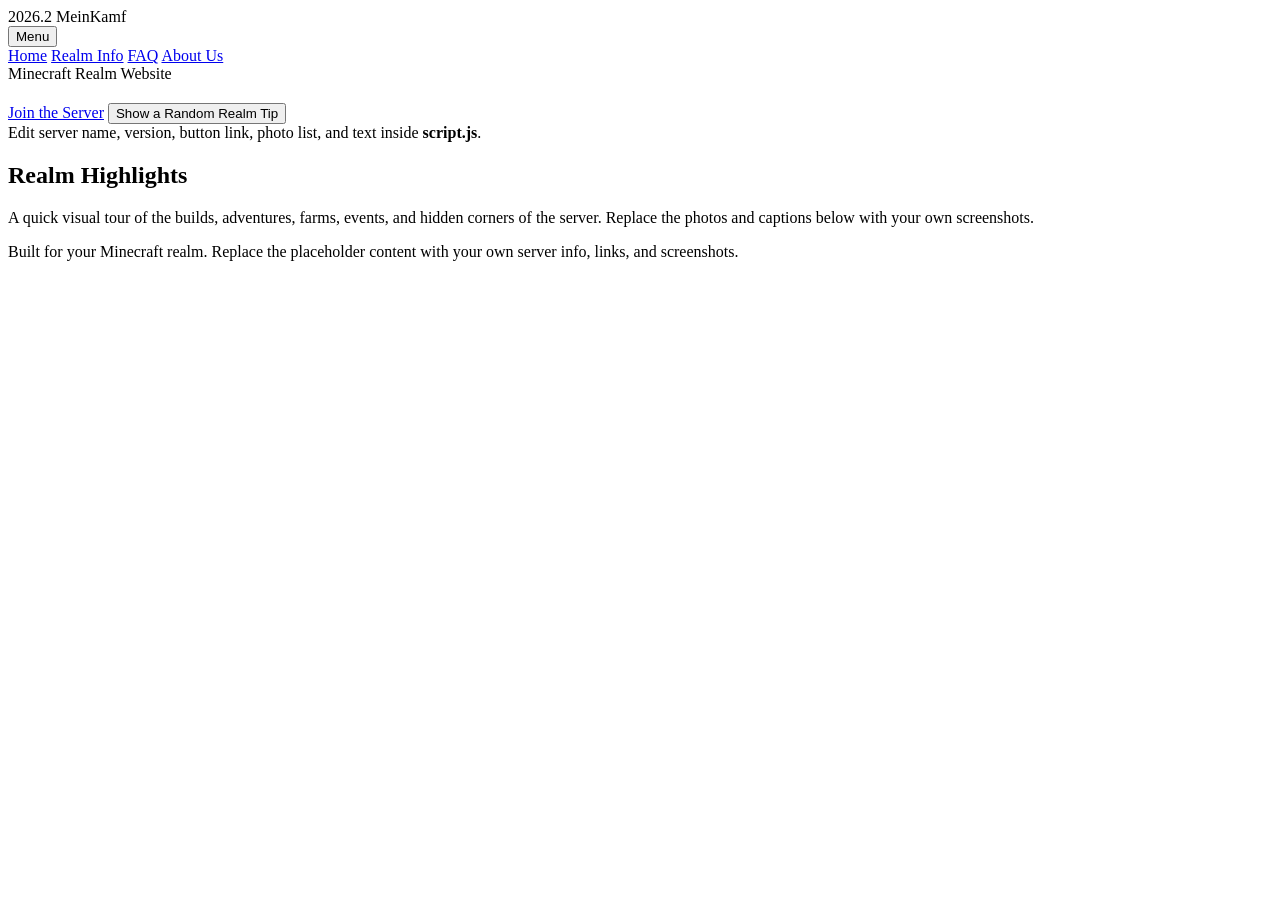
==== index.html @ 4574b5a6 "Rename Sources/index.html to index.html" ====
<!DOCTYPE html>
<html lang="en">
<head>
  <meta charset="UTF-8" />
  <meta name="viewport" content="width=device-width, initial-scale=1.0" />
  <title>Home | Minecraft Realm Server</title>
  <link rel="stylesheet" href="style.css" />
</head>
<body data-page="home">
  <div class="floating-pixels" id="floatingPixels"></div>

  <div class="site-shell">
    <header class="topbar">
      <div class="nav-wrap">
        <div class="brand">
          <div class="brand-badge"></div>
          <div><span class="js-server-name">2026.2 MeinKamf</span></div>
        </div>

        <button class="menu-toggle" id="menuToggle" aria-label="Open menu">Menu</button>

        <nav class="nav-tabs" id="navTabs" aria-label="Main navigation">
          <a class="nav-tab" data-page="home" href="index.html">Home</a>
          <a class="nav-tab" data-page="realm-info" href="realm-info.html">Realm Info</a>
          <a class="nav-tab" data-page="faq" href="faq.html">FAQ</a>
          <a class="nav-tab" data-page="about-us" href="about-us.html">About Us</a>
        </nav>
      </div>
    </header>

    <main>

      <section>
        <div class="hero" id="heroCard">
          <div class="eyebrow">Minecraft Realm Website</div>
          <h1 class="server-title" id="serverName"></h1>
          <div class="version" id="serverVersion"></div>
          <p class="hero-text" id="heroText"></p>
          <div class="cta-row">
            <a class="btn btn-primary" id="joinButton" href="#" target="realms.gg/As6BHL8KsGobpAQ" rel="noopener noreferrer">Join the Server</a>
            <button class="btn btn-secondary" id="randomTipButton">Show a Random Realm Tip</button>
          </div>
          <div class="edit-note">
            Edit server name, version, button link, photo list, and text inside <strong>script.js</strong>.
          </div>
        </div>

        <div class="section-head">
          <h2>Realm Highlights</h2>
          <p>
            A quick visual tour of the builds, adventures, farms, events, and hidden corners of the server.
            Replace the photos and captions below with your own screenshots.
          </p>
        </div>

        <div class="gallery" id="galleryGrid"></div>
      </section>

    </main>

    <footer class="footer">
      Built for your Minecraft realm. Replace the placeholder content with your own server info, links, and screenshots.
    </footer>
  </div>

  <script src="script.js"></script>
</body>
</html>
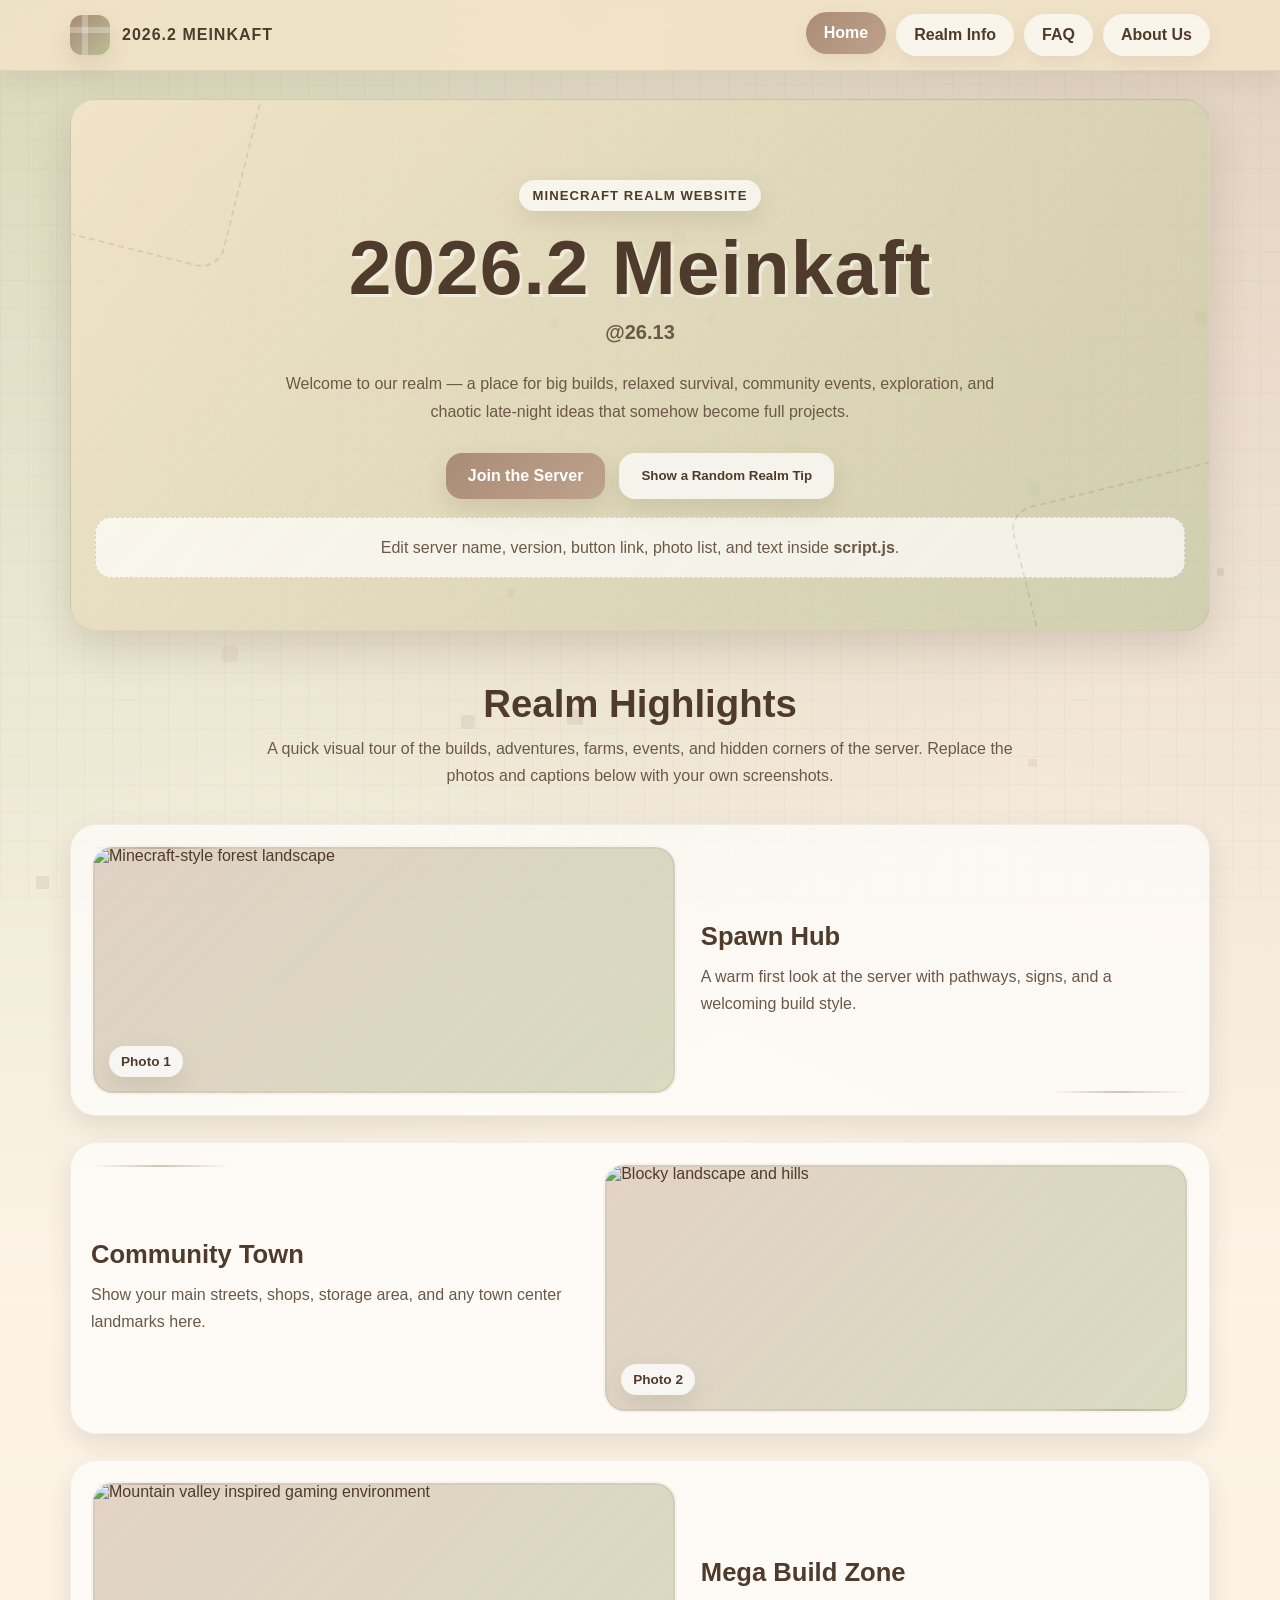
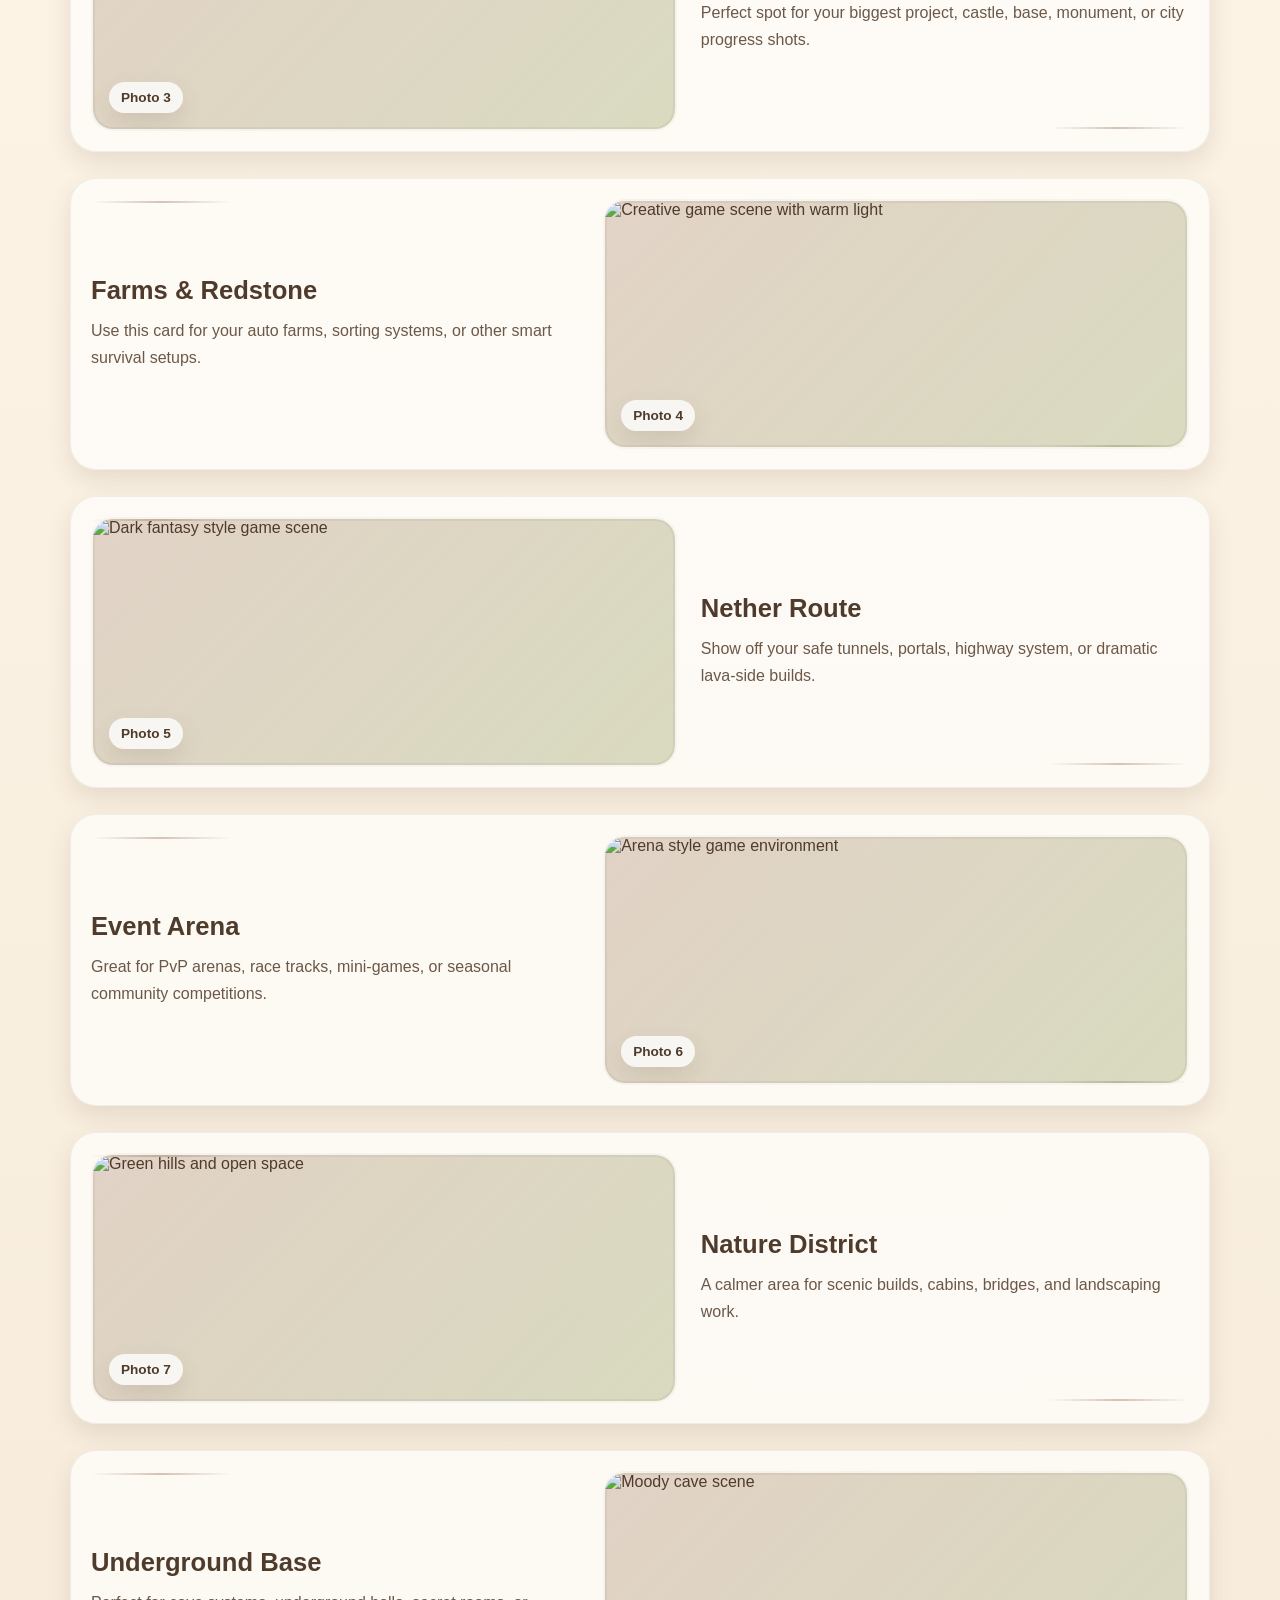
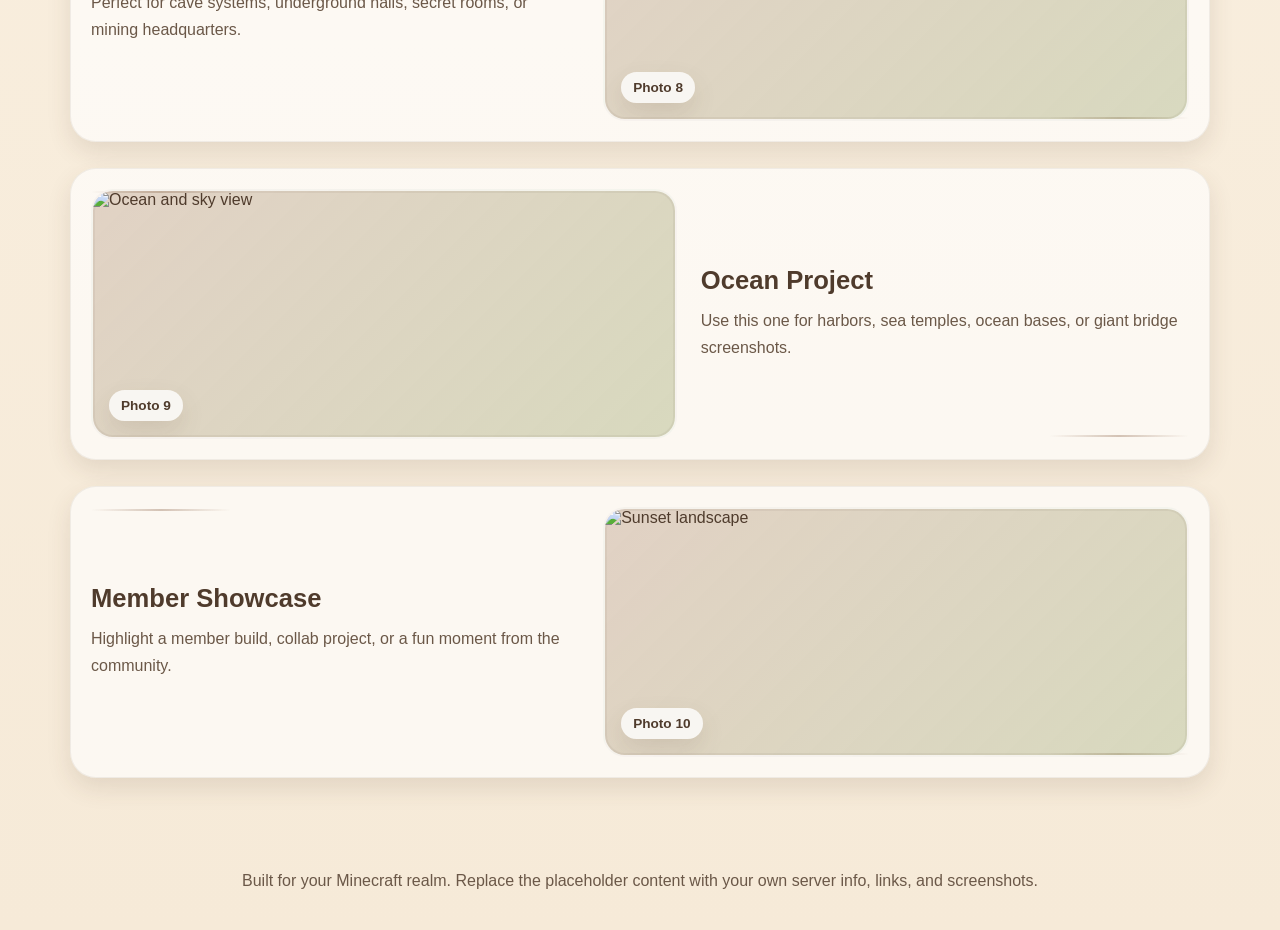
==== commit 286ae313: "Update index.html" ====
--- a/index.html
+++ b/index.html
@@ -37,7 +37,7 @@
           <div class="version" id="serverVersion"></div>
           <p class="hero-text" id="heroText"></p>
           <div class="cta-row">
-            <a class="btn btn-primary" id="joinButton" href="#" target="realms.gg/As6BHL8KsGobpAQ" rel="noopener noreferrer">Join the Server</a>
+            <a class="btn btn-primary" id="joinButton" href="realms.gg/As6BHL8KsGobpAQ" target="" rel="noopener noreferrer">Join the Server</a>
             <button class="btn btn-secondary" id="randomTipButton">Show a Random Realm Tip</button>
           </div>
           <div class="edit-note">
--- a/style.css
+++ b/style.css
@@ -0,0 +1,716 @@
+/* =========================
+   THEME
+   ========================= */
+:root {
+  --c1: #A98B76;
+  --c2: #BFA28C;
+  --c3: #F3E4C9;
+  --c4: #BABF94;
+  --bg: #f6ead8;
+  --text: #4f3b2c;
+  --text-soft: #6b5848;
+  --card: rgba(243, 228, 201, 0.75);
+  --line: rgba(79, 59, 44, 0.12);
+  --shadow: 0 16px 40px rgba(79, 59, 44, 0.16);
+  --shadow-soft: 0 10px 25px rgba(79, 59, 44, 0.12);
+  --radius-xl: 26px;
+  --radius-lg: 20px;
+  --radius-md: 14px;
+  --max: 1180px;
+}
+
+* { box-sizing: border-box; }
+html { scroll-behavior: smooth; }
+
+body {
+  margin: 0;
+  font-family: Arial, Helvetica, sans-serif;
+  color: var(--text);
+  background:
+    radial-gradient(circle at top left, rgba(186,191,148,0.55), transparent 30%),
+    radial-gradient(circle at top right, rgba(191,162,140,0.45), transparent 30%),
+    linear-gradient(180deg, #fff8ec 0%, var(--bg) 100%);
+  overflow-x: hidden;
+  min-height: 100vh;
+}
+
+body::before {
+  content: "";
+  position: fixed;
+  inset: 0;
+  background-image:
+    linear-gradient(rgba(79,59,44,0.025) 1px, transparent 1px),
+    linear-gradient(90deg, rgba(79,59,44,0.025) 1px, transparent 1px);
+  background-size: 28px 28px;
+  pointer-events: none;
+  z-index: -2;
+}
+
+a { color: inherit; }
+
+.floating-pixels {
+  position: fixed;
+  inset: 0;
+  overflow: hidden;
+  pointer-events: none;
+  z-index: -1;
+}
+
+.pixel {
+  position: absolute;
+  width: 10px;
+  height: 10px;
+  border-radius: 2px;
+  opacity: 0.22;
+  animation: drift linear infinite;
+  filter: blur(0.2px);
+}
+
+@keyframes drift {
+  from { transform: translateY(0) rotate(0deg); }
+  to { transform: translateY(-120vh) rotate(240deg); }
+}
+
+.site-shell {
+  min-height: 100vh;
+  display: flex;
+  flex-direction: column;
+}
+
+.topbar {
+  position: sticky;
+  top: 0;
+  z-index: 50;
+  backdrop-filter: blur(12px);
+  background: rgba(243, 228, 201, 0.82);
+  border-bottom: 1px solid rgba(79, 59, 44, 0.08);
+  box-shadow: 0 10px 25px rgba(79, 59, 44, 0.08);
+}
+
+.nav-wrap {
+  max-width: var(--max);
+  margin: 0 auto;
+  display: flex;
+  align-items: center;
+  justify-content: space-between;
+  gap: 18px;
+  padding: 14px 20px;
+}
+
+.brand {
+  font-weight: 800;
+  letter-spacing: 1px;
+  text-transform: uppercase;
+  display: flex;
+  align-items: center;
+  gap: 12px;
+}
+
+.brand-badge {
+  width: 40px;
+  height: 40px;
+  border-radius: 12px;
+  background: linear-gradient(135deg, var(--c1), var(--c4));
+  box-shadow: var(--shadow-soft);
+  position: relative;
+  overflow: hidden;
+}
+
+.brand-badge::before,
+.brand-badge::after {
+  content: "";
+  position: absolute;
+  background: rgba(255,255,255,0.28);
+}
+
+.brand-badge::before {
+  width: 100%;
+  height: 6px;
+  top: 12px;
+  left: 0;
+}
+
+.brand-badge::after {
+  width: 6px;
+  height: 100%;
+  left: 12px;
+  top: 0;
+}
+
+.menu-toggle {
+  display: none;
+  border: none;
+  background: white;
+  color: var(--text);
+  border-radius: 12px;
+  padding: 10px 12px;
+  box-shadow: var(--shadow-soft);
+  cursor: pointer;
+  font-weight: 700;
+}
+
+.nav-tabs {
+  display: flex;
+  gap: 10px;
+  flex-wrap: wrap;
+}
+
+.nav-tab {
+  border: none;
+  cursor: pointer;
+  padding: 12px 18px;
+  border-radius: 999px;
+  background: rgba(255,255,255,0.65);
+  color: var(--text);
+  font-weight: 700;
+  text-decoration: none;
+  transition: 0.25s ease;
+  box-shadow: 0 6px 18px rgba(79,59,44,0.08);
+}
+
+.nav-tab:hover,
+.nav-tab.active {
+  background: linear-gradient(135deg, var(--c1), var(--c2));
+  color: white;
+  transform: translateY(-2px);
+}
+
+main {
+  width: 100%;
+  max-width: var(--max);
+  margin: 0 auto;
+  padding: 28px 20px 70px;
+  flex: 1;
+}
+
+.hero {
+  position: relative;
+  text-align: center;
+  padding: 80px 24px 52px;
+  border-radius: var(--radius-xl);
+  background: linear-gradient(135deg, rgba(243,228,201,0.9), rgba(186,191,148,0.55));
+  overflow: hidden;
+  box-shadow: var(--shadow);
+  border: 1px solid rgba(79,59,44,0.08);
+  transition: transform 0.18s ease;
+}
+
+.hero::before,
+.hero::after {
+  content: "";
+  position: absolute;
+  width: 260px;
+  height: 260px;
+  border: 2px dashed rgba(79,59,44,0.12);
+  border-radius: 24px;
+  transform: rotate(14deg);
+}
+
+.hero::before {
+  top: -120px;
+  left: -80px;
+}
+
+.hero::after {
+  bottom: -110px;
+  right: -90px;
+  transform: rotate(-14deg);
+}
+
+.eyebrow {
+  display: inline-block;
+  margin-bottom: 14px;
+  padding: 8px 14px;
+  border-radius: 999px;
+  font-size: 0.82rem;
+  font-weight: 700;
+  letter-spacing: 0.08em;
+  text-transform: uppercase;
+  background: rgba(255,255,255,0.7);
+  box-shadow: var(--shadow-soft);
+}
+
+h1, h2, h3 {
+  margin: 0;
+  line-height: 1.1;
+}
+
+.server-title {
+  font-size: clamp(2.4rem, 6vw, 5rem);
+  margin-bottom: 12px;
+  text-shadow: 3px 3px 0 rgba(255,255,255,0.45);
+  letter-spacing: 1px;
+}
+
+.version {
+  font-size: clamp(1rem, 2vw, 1.25rem);
+  color: var(--text-soft);
+  margin-bottom: 26px;
+  font-weight: 700;
+}
+
+.hero-text {
+  max-width: 720px;
+  margin: 0 auto 28px;
+  color: var(--text-soft);
+  line-height: 1.7;
+}
+
+.cta-row {
+  display: flex;
+  justify-content: center;
+  flex-wrap: wrap;
+  gap: 14px;
+}
+
+.btn,
+.social-card {
+  position: relative;
+  overflow: hidden;
+}
+
+.btn {
+  display: inline-flex;
+  align-items: center;
+  justify-content: center;
+  gap: 10px;
+  padding: 14px 22px;
+  border-radius: 16px;
+  border: none;
+  text-decoration: none;
+  font-weight: 800;
+  cursor: pointer;
+  transition: 0.25s ease;
+  box-shadow: var(--shadow-soft);
+}
+
+.btn-primary {
+  background: linear-gradient(135deg, var(--c1), var(--c2));
+  color: white;
+}
+
+.btn-secondary {
+  background: rgba(255,255,255,0.72);
+  color: var(--text);
+}
+
+.btn:hover,
+.social-card:hover,
+.gallery-card:hover,
+.info-card:hover,
+.faq-card:hover {
+  transform: translateY(-4px);
+  box-shadow: 0 18px 35px rgba(79,59,44,0.16);
+}
+
+.section-head {
+  text-align: center;
+  margin: 52px 0 26px;
+}
+
+.section-head h2 {
+  font-size: clamp(1.8rem, 3vw, 2.9rem);
+  margin-bottom: 10px;
+}
+
+.section-head p {
+  margin: 0 auto;
+  max-width: 760px;
+  color: var(--text-soft);
+  line-height: 1.7;
+}
+
+.gallery {
+  display: grid;
+  gap: 26px;
+  margin-top: 34px;
+}
+
+.gallery-card {
+  position: relative;
+  display: grid;
+  grid-template-columns: 1.2fr 1fr;
+  gap: 24px;
+  align-items: center;
+  padding: 20px;
+  border-radius: var(--radius-xl);
+  background: rgba(255,255,255,0.65);
+  box-shadow: var(--shadow-soft);
+  border: 1px solid rgba(79,59,44,0.07);
+  transition: 0.25s ease;
+}
+
+.gallery-card:nth-child(even) {
+  grid-template-columns: 1fr 1.2fr;
+}
+
+.gallery-card:nth-child(even) .gallery-image {
+  order: 2;
+}
+
+.gallery-card::before,
+.gallery-card::after {
+  content: "";
+  position: absolute;
+  border-radius: 999px;
+  background: linear-gradient(90deg, transparent, rgba(169,139,118,0.5), transparent);
+  height: 2px;
+  width: 140px;
+}
+
+.gallery-card::before {
+  top: 22px;
+  left: 20px;
+}
+
+.gallery-card::after {
+  bottom: 22px;
+  right: 20px;
+}
+
+.gallery-image {
+  min-height: 250px;
+  border-radius: 22px;
+  overflow: hidden;
+  position: relative;
+  background: linear-gradient(135deg, rgba(191,162,140,0.45), rgba(186,191,148,0.55));
+  border: 2px solid rgba(255,255,255,0.7);
+  box-shadow: inset 0 0 0 2px rgba(79,59,44,0.06);
+}
+
+.gallery-image img {
+  width: 100%;
+  height: 100%;
+  object-fit: cover;
+  display: block;
+}
+
+.gallery-image .photo-label {
+  position: absolute;
+  left: 16px;
+  bottom: 16px;
+  background: rgba(255,255,255,0.78);
+  color: var(--text);
+  padding: 8px 12px;
+  border-radius: 999px;
+  font-size: 0.85rem;
+  font-weight: 700;
+  box-shadow: var(--shadow-soft);
+}
+
+.gallery-copy h3 {
+  font-size: clamp(1.2rem, 2vw, 1.8rem);
+  margin-bottom: 12px;
+}
+
+.gallery-copy p {
+  margin: 0;
+  line-height: 1.7;
+  color: var(--text-soft);
+}
+
+.grid-two {
+  display: grid;
+  grid-template-columns: 1fr 1fr;
+  gap: 24px;
+  align-items: start;
+}
+
+.side-note {
+  padding: 24px;
+  border-radius: var(--radius-lg);
+  background: rgba(255,255,255,0.62);
+  box-shadow: var(--shadow-soft);
+  border: 1px solid rgba(79,59,44,0.07);
+  line-height: 1.7;
+  color: var(--text-soft);
+  position: sticky;
+  top: 92px;
+}
+
+.accordion-group {
+  display: grid;
+  gap: 16px;
+}
+
+.info-card,
+.faq-card,
+.nested-card {
+  border-radius: var(--radius-lg);
+  background: rgba(255,255,255,0.68);
+  border: 1px solid rgba(79,59,44,0.08);
+  box-shadow: var(--shadow-soft);
+  overflow: hidden;
+  transition: 0.25s ease;
+}
+
+.accordion-trigger {
+  width: 100%;
+  text-align: left;
+  border: none;
+  background: transparent;
+  padding: 20px 22px;
+  display: flex;
+  justify-content: space-between;
+  align-items: center;
+  gap: 14px;
+  cursor: pointer;
+  font-size: 1rem;
+  font-weight: 800;
+  color: var(--text);
+}
+
+.accordion-trigger span:last-child {
+  font-size: 1.2rem;
+  transition: transform 0.25s ease;
+  color: var(--text-soft);
+  min-width: 16px;
+  text-align: center;
+}
+
+.accordion-item.open .accordion-trigger span:last-child {
+  transform: rotate(45deg);
+}
+
+.accordion-content {
+  max-height: 0;
+  overflow: hidden;
+  transition: max-height 0.35s ease;
+}
+
+.accordion-inner {
+  padding: 0 22px 22px;
+  color: var(--text-soft);
+  line-height: 1.75;
+}
+
+.accordion-inner p,
+.accordion-inner ul {
+  margin-top: 0;
+}
+
+.accordion-inner ul {
+  padding-left: 18px;
+  margin-bottom: 0;
+}
+
+.nested-list {
+  display: grid;
+  gap: 12px;
+  margin-top: 12px;
+}
+
+.nested-card .accordion-trigger {
+  padding: 16px 18px;
+  font-size: 0.97rem;
+}
+
+.nested-card .accordion-inner {
+  padding: 0 18px 18px;
+}
+
+.social-panel {
+  margin-top: 20px;
+  padding: 22px;
+  border-radius: var(--radius-xl);
+  background: linear-gradient(135deg, rgba(243,228,201,0.92), rgba(186,191,148,0.54));
+  border: 1px solid rgba(79,59,44,0.08);
+  box-shadow: var(--shadow);
+}
+
+.social-header {
+  display: flex;
+  justify-content: space-between;
+  align-items: center;
+  gap: 14px;
+  flex-wrap: wrap;
+  margin-bottom: 18px;
+}
+
+.social-header h3 {
+  font-size: clamp(1.2rem, 2vw, 1.7rem);
+}
+
+.social-links {
+  display: grid;
+  grid-template-columns: repeat(3, 1fr);
+  gap: 16px;
+  margin-top: 18px;
+}
+
+.social-card {
+  display: flex;
+  align-items: center;
+  gap: 14px;
+  padding: 18px;
+  border-radius: 20px;
+  text-decoration: none;
+  color: var(--text);
+  background: rgba(255,255,255,0.72);
+  border: 1px solid rgba(79,59,44,0.08);
+  box-shadow: var(--shadow-soft);
+  transition: 0.25s ease;
+}
+
+.social-icon {
+  width: 46px;
+  height: 46px;
+  border-radius: 14px;
+  display: grid;
+  place-items: center;
+  background: linear-gradient(135deg, var(--c1), var(--c2));
+  color: white;
+  font-weight: 900;
+  box-shadow: var(--shadow-soft);
+  flex-shrink: 0;
+}
+
+.social-card strong {
+  display: block;
+  margin-bottom: 2px;
+}
+
+.story-wrap {
+  display: grid;
+  grid-template-columns: 1.1fr 0.9fr;
+  gap: 24px;
+  margin-top: 28px;
+}
+
+.story-card,
+.mini-card {
+  border-radius: var(--radius-xl);
+  background: rgba(255,255,255,0.68);
+  border: 1px solid rgba(79,59,44,0.08);
+  box-shadow: var(--shadow-soft);
+  padding: 24px;
+}
+
+.story-card p,
+.mini-card p {
+  color: var(--text-soft);
+  line-height: 1.8;
+  margin-bottom: 0;
+}
+
+.story-card p + p { margin-top: 16px; }
+
+.mini-card-grid {
+  display: grid;
+  gap: 18px;
+}
+
+.tag-list {
+  display: flex;
+  flex-wrap: wrap;
+  gap: 10px;
+  margin-top: 16px;
+}
+
+.tag {
+  padding: 10px 14px;
+  border-radius: 999px;
+  background: rgba(169,139,118,0.12);
+  font-weight: 700;
+  color: var(--text);
+}
+
+.footer {
+  padding: 24px 20px 40px;
+  text-align: center;
+  color: var(--text-soft);
+}
+
+.sparkle {
+  position: fixed;
+  width: 12px;
+  height: 12px;
+  border-radius: 50%;
+  pointer-events: none;
+  background: radial-gradient(circle, rgba(255,255,255,0.95), rgba(169,139,118,0.6));
+  animation: pop 650ms ease-out forwards;
+  z-index: 999;
+}
+
+@keyframes pop {
+  0% { transform: scale(0.4); opacity: 1; }
+  100% { transform: scale(2.4) translateY(-12px); opacity: 0; }
+}
+
+/* optional helper block */
+.edit-note {
+  margin-top: 18px;
+  padding: 16px 18px;
+  border-radius: 16px;
+  background: rgba(255,255,255,0.7);
+  border: 1px dashed rgba(79,59,44,0.18);
+  color: var(--text-soft);
+  line-height: 1.7;
+}
+
+/* responsive */
+@media (max-width: 920px) {
+  .grid-two,
+  .story-wrap,
+  .gallery-card,
+  .gallery-card:nth-child(even) {
+    grid-template-columns: 1fr;
+  }
+
+  .gallery-card:nth-child(even) .gallery-image {
+    order: 0;
+  }
+
+  .social-links {
+    grid-template-columns: 1fr;
+  }
+
+  .side-note {
+    position: static;
+  }
+}
+
+@media (max-width: 760px) {
+  .menu-toggle { display: inline-flex; }
+
+  .nav-wrap {
+    flex-wrap: wrap;
+  }
+
+  .nav-tabs {
+    display: none;
+    width: 100%;
+    flex-direction: column;
+  }
+
+  .nav-tabs.open {
+    display: flex;
+  }
+
+  .nav-tab {
+    width: 100%;
+    text-align: left;
+  }
+
+  main {
+    padding-top: 18px;
+  }
+
+  .hero {
+    padding: 60px 18px 40px;
+  }
+}
+
+@media (max-width: 520px) {
+  .gallery-image {
+    min-height: 200px;
+  }
+
+  .accordion-trigger {
+    padding: 18px;
+  }
+
+  .accordion-inner {
+    padding: 0 18px 18px;
+  }
+}
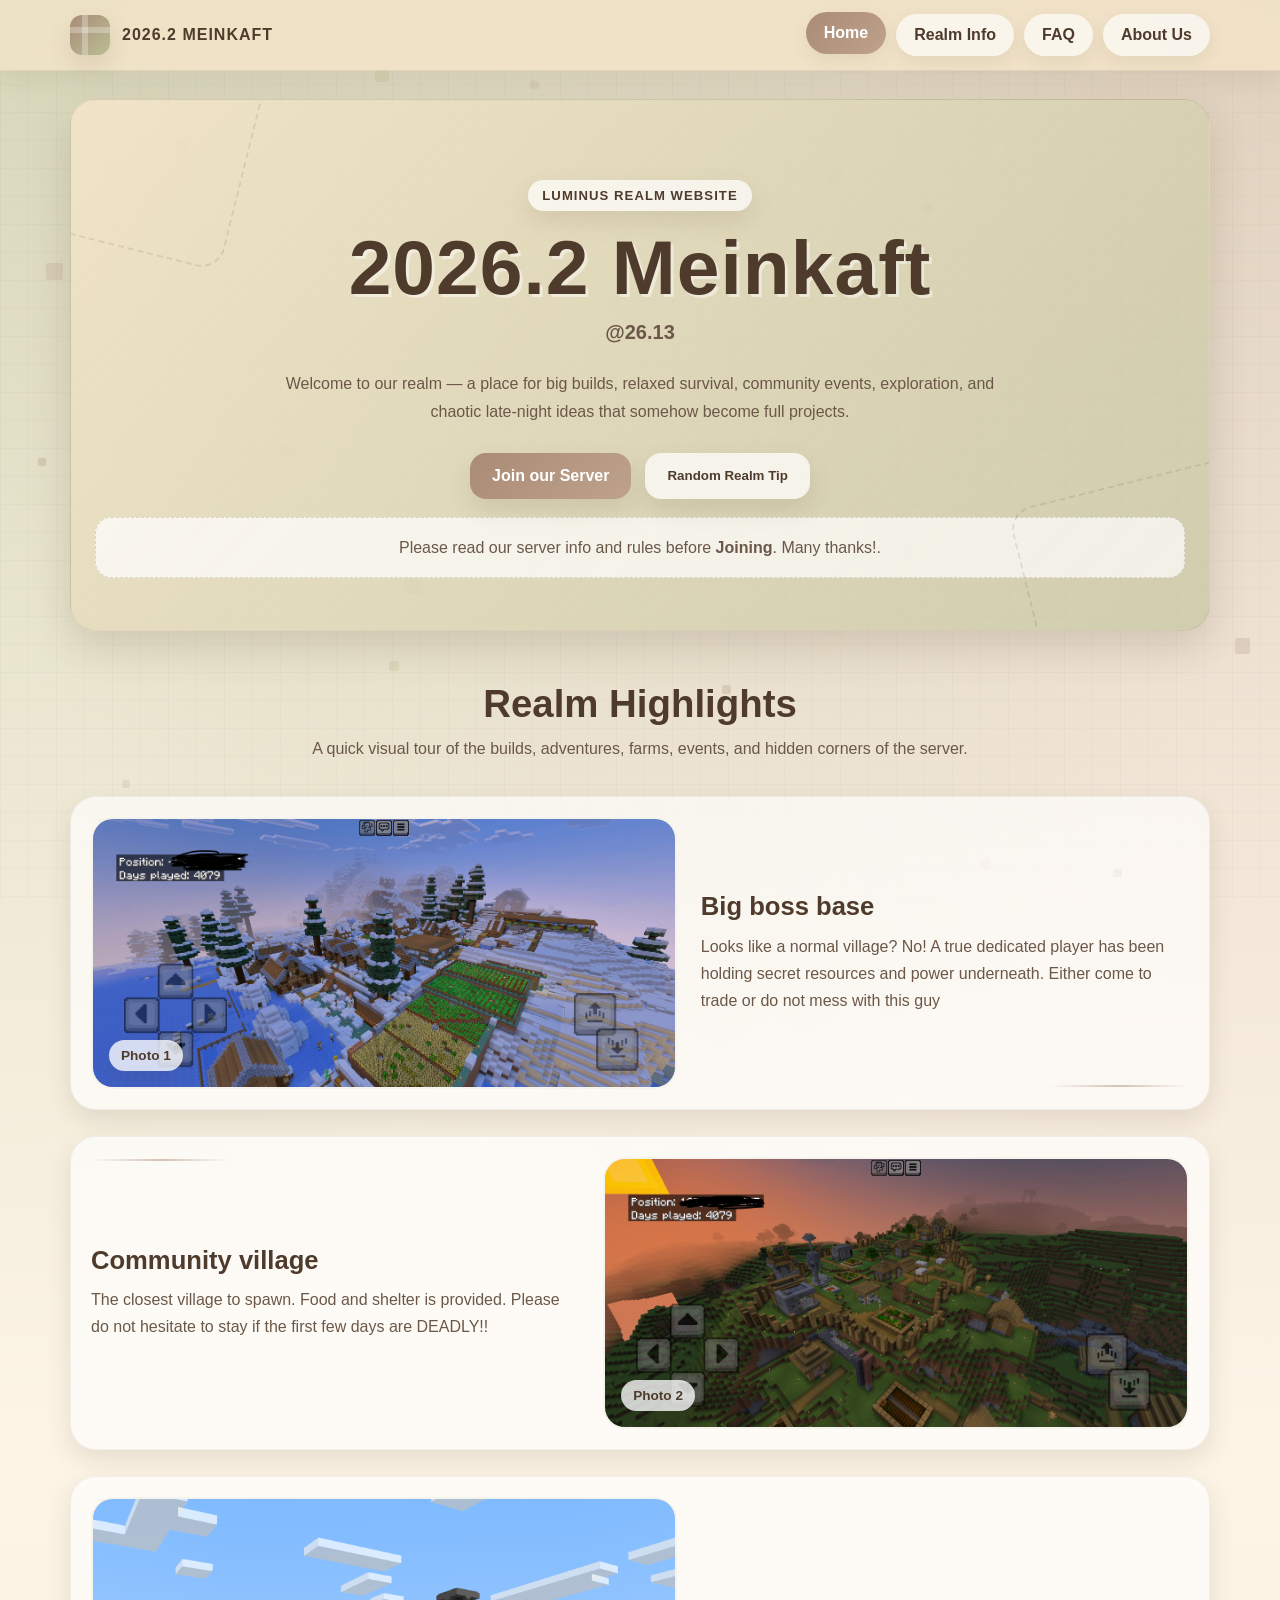
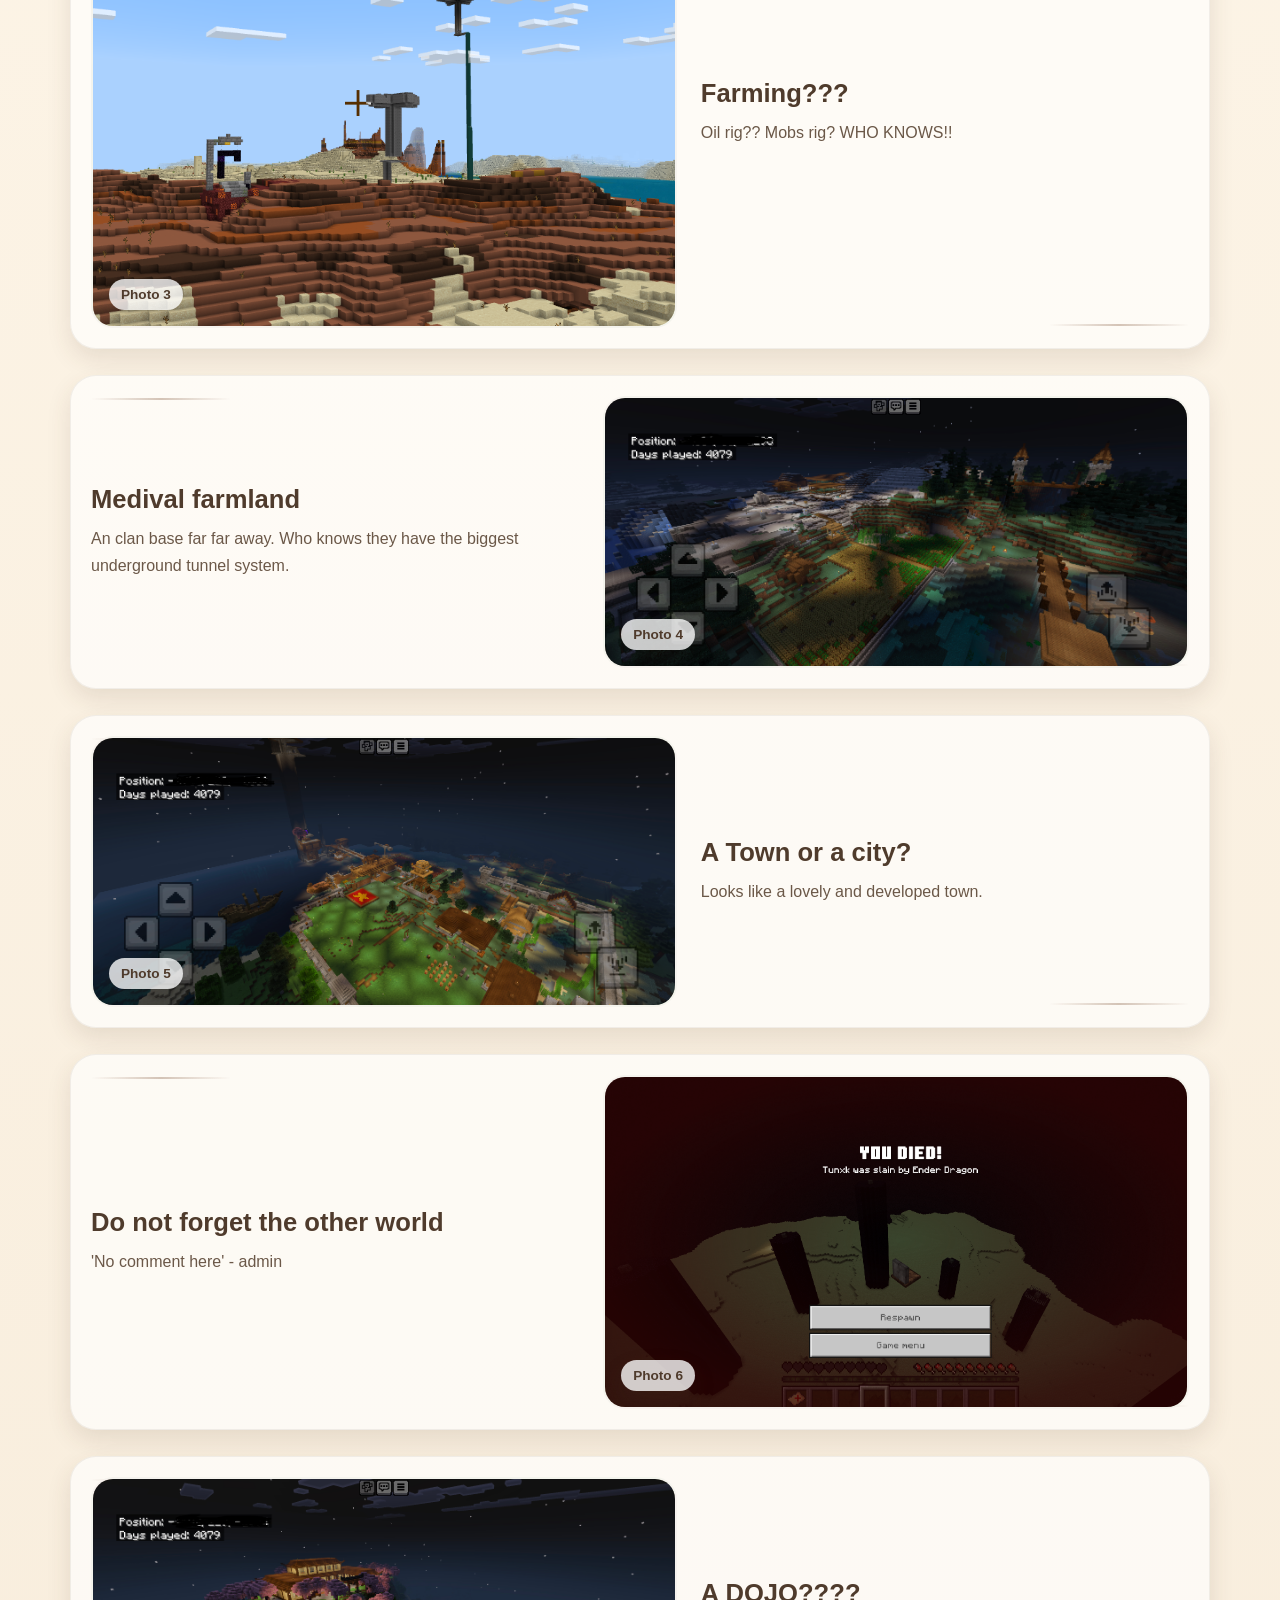
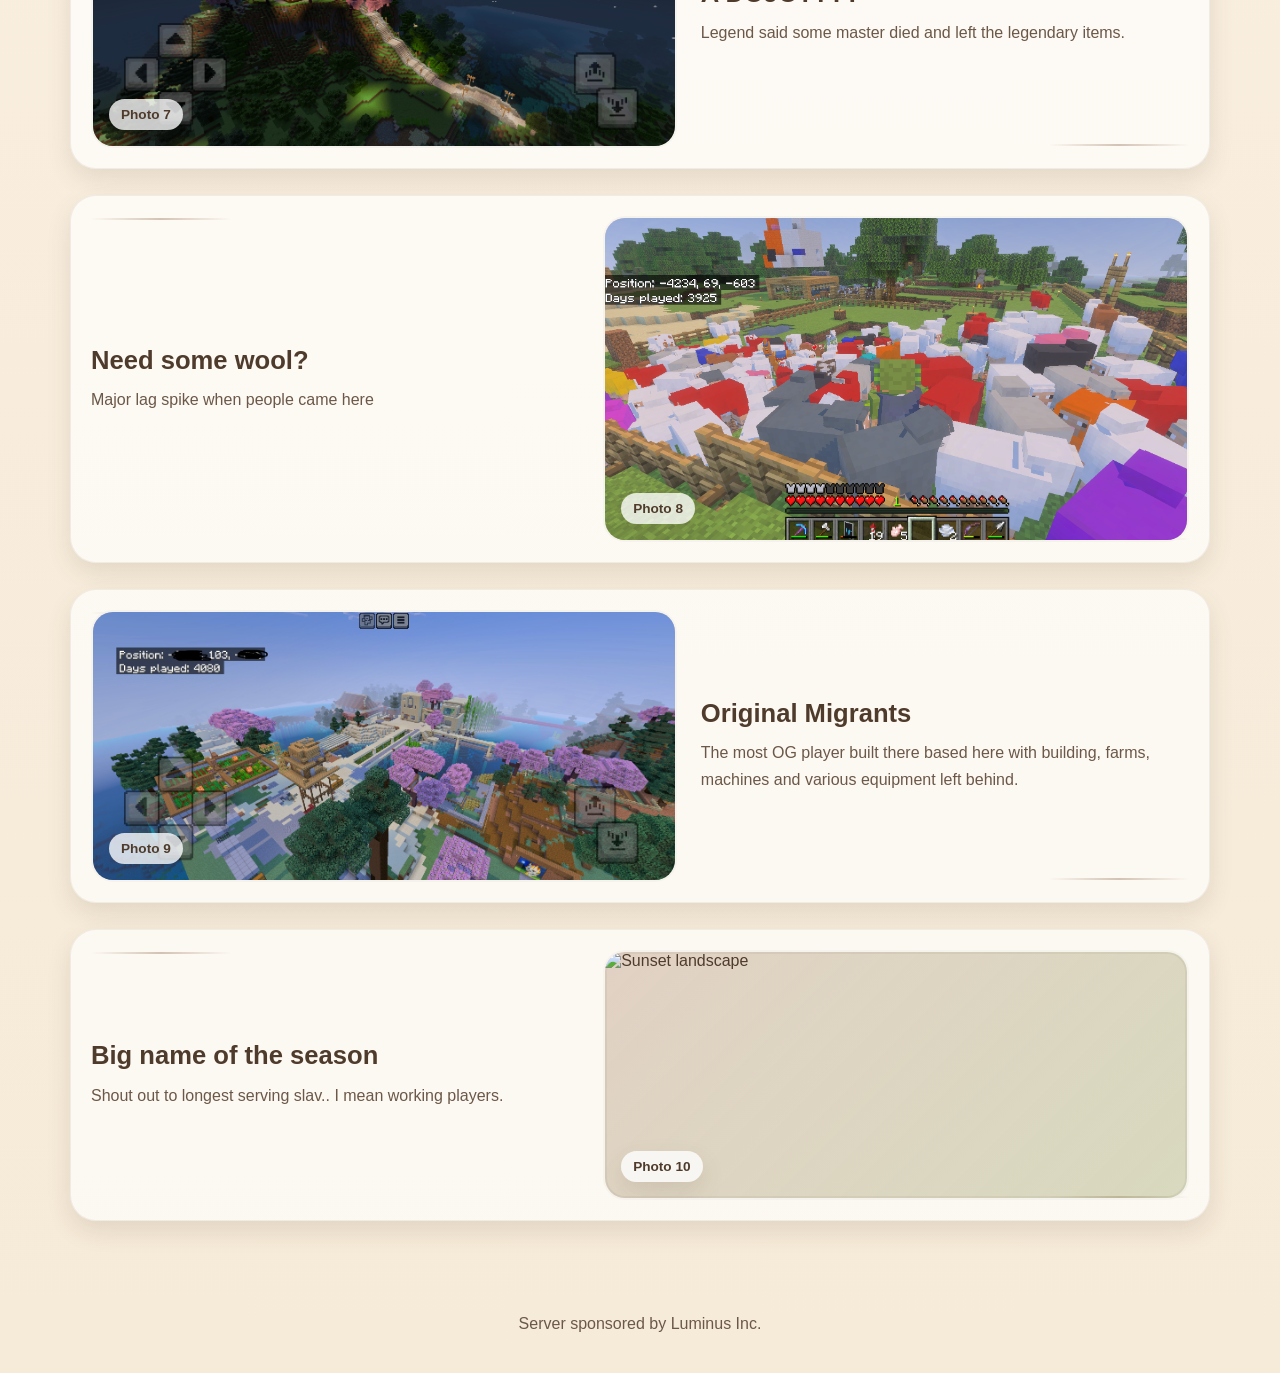
==== commit 4cbe91a5: "Update index.html" ====
--- a/index.html
+++ b/index.html
@@ -3,7 +3,7 @@
 <head>
   <meta charset="UTF-8" />
   <meta name="viewport" content="width=device-width, initial-scale=1.0" />
-  <title>Home | Minecraft Realm Server</title>
+  <title>Home | Luminus Realm</title>
   <link rel="stylesheet" href="style.css" />
 </head>
 <body data-page="home">
@@ -32,16 +32,16 @@
 
       <section>
         <div class="hero" id="heroCard">
-          <div class="eyebrow">Minecraft Realm Website</div>
+          <div class="eyebrow">Luminus Realm Website</div>
           <h1 class="server-title" id="serverName"></h1>
           <div class="version" id="serverVersion"></div>
           <p class="hero-text" id="heroText"></p>
           <div class="cta-row">
-            <a class="btn btn-primary" id="joinButton" href="realms.gg/As6BHL8KsGobpAQ" target="" rel="noopener noreferrer">Join the Server</a>
-            <button class="btn btn-secondary" id="randomTipButton">Show a Random Realm Tip</button>
+            <a class="btn btn-primary" id="joinButton" href="realms.gg/As6BHL8KsGobpAQ" target="" rel="noopener noreferrer">Join our Server</a>
+            <button class="btn btn-secondary" id="randomTipButton">Random Realm Tip</button>
           </div>
           <div class="edit-note">
-            Edit server name, version, button link, photo list, and text inside <strong>script.js</strong>.
+            Please read our server info and rules before <strong>Joining</strong>. Many thanks!.
           </div>
         </div>
 
@@ -49,7 +49,6 @@
           <h2>Realm Highlights</h2>
           <p>
             A quick visual tour of the builds, adventures, farms, events, and hidden corners of the server.
-            Replace the photos and captions below with your own screenshots.
           </p>
         </div>
 
@@ -59,7 +58,7 @@
     </main>
 
     <footer class="footer">
-      Built for your Minecraft realm. Replace the placeholder content with your own server info, links, and screenshots.
+      Server sponsored by Luminus Inc.
     </footer>
   </div>
 
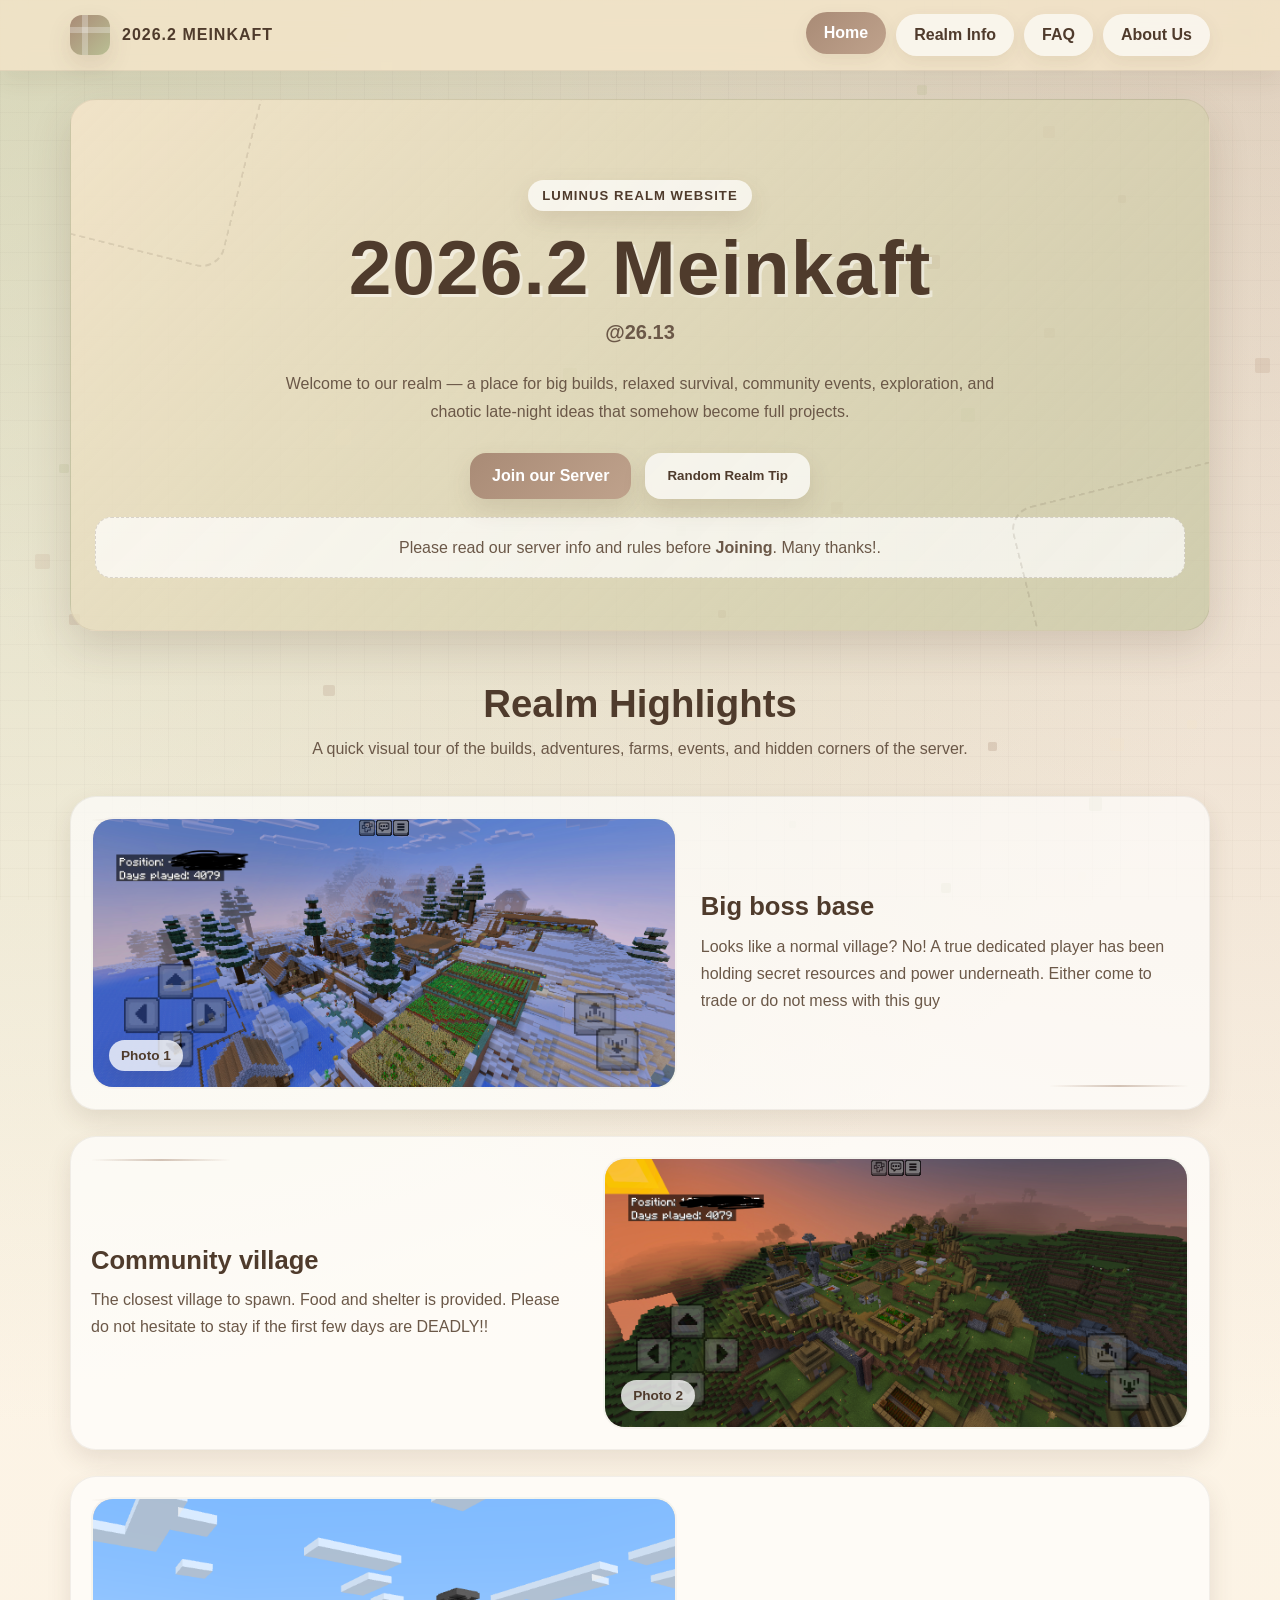
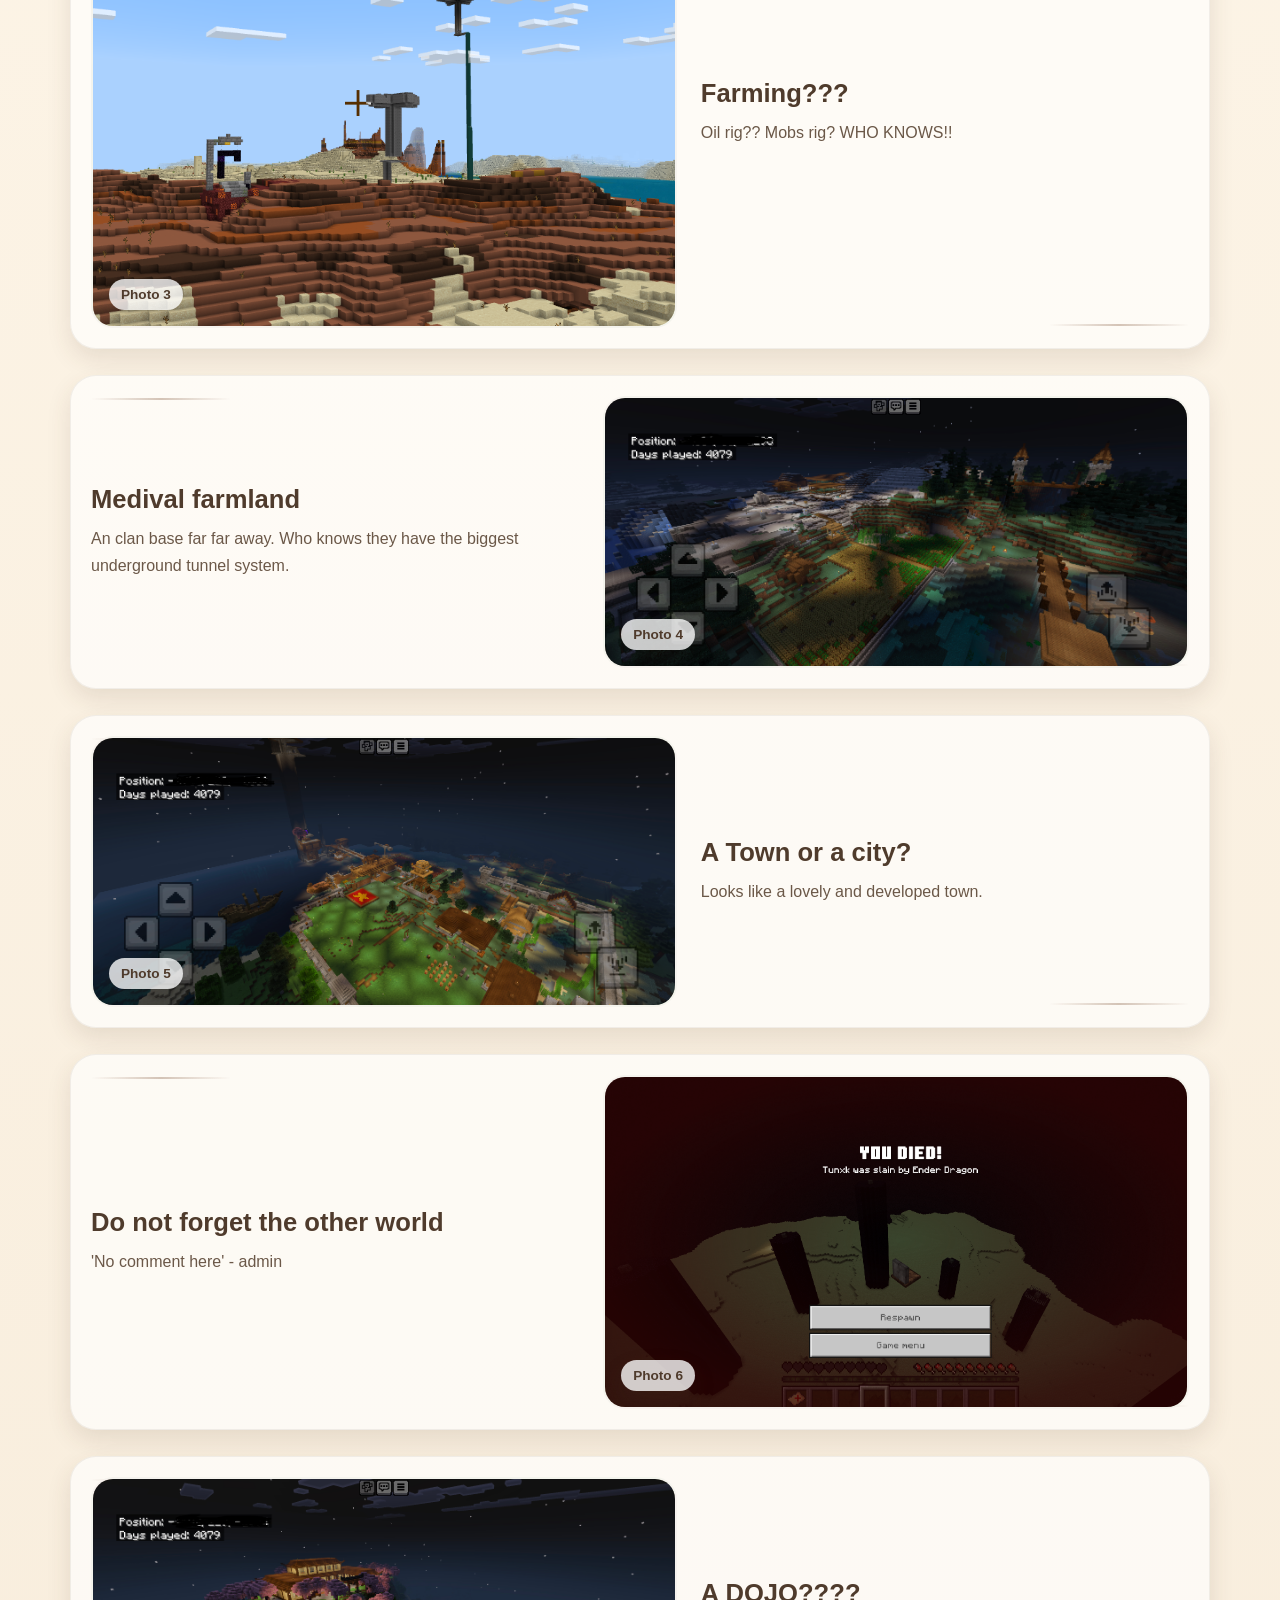
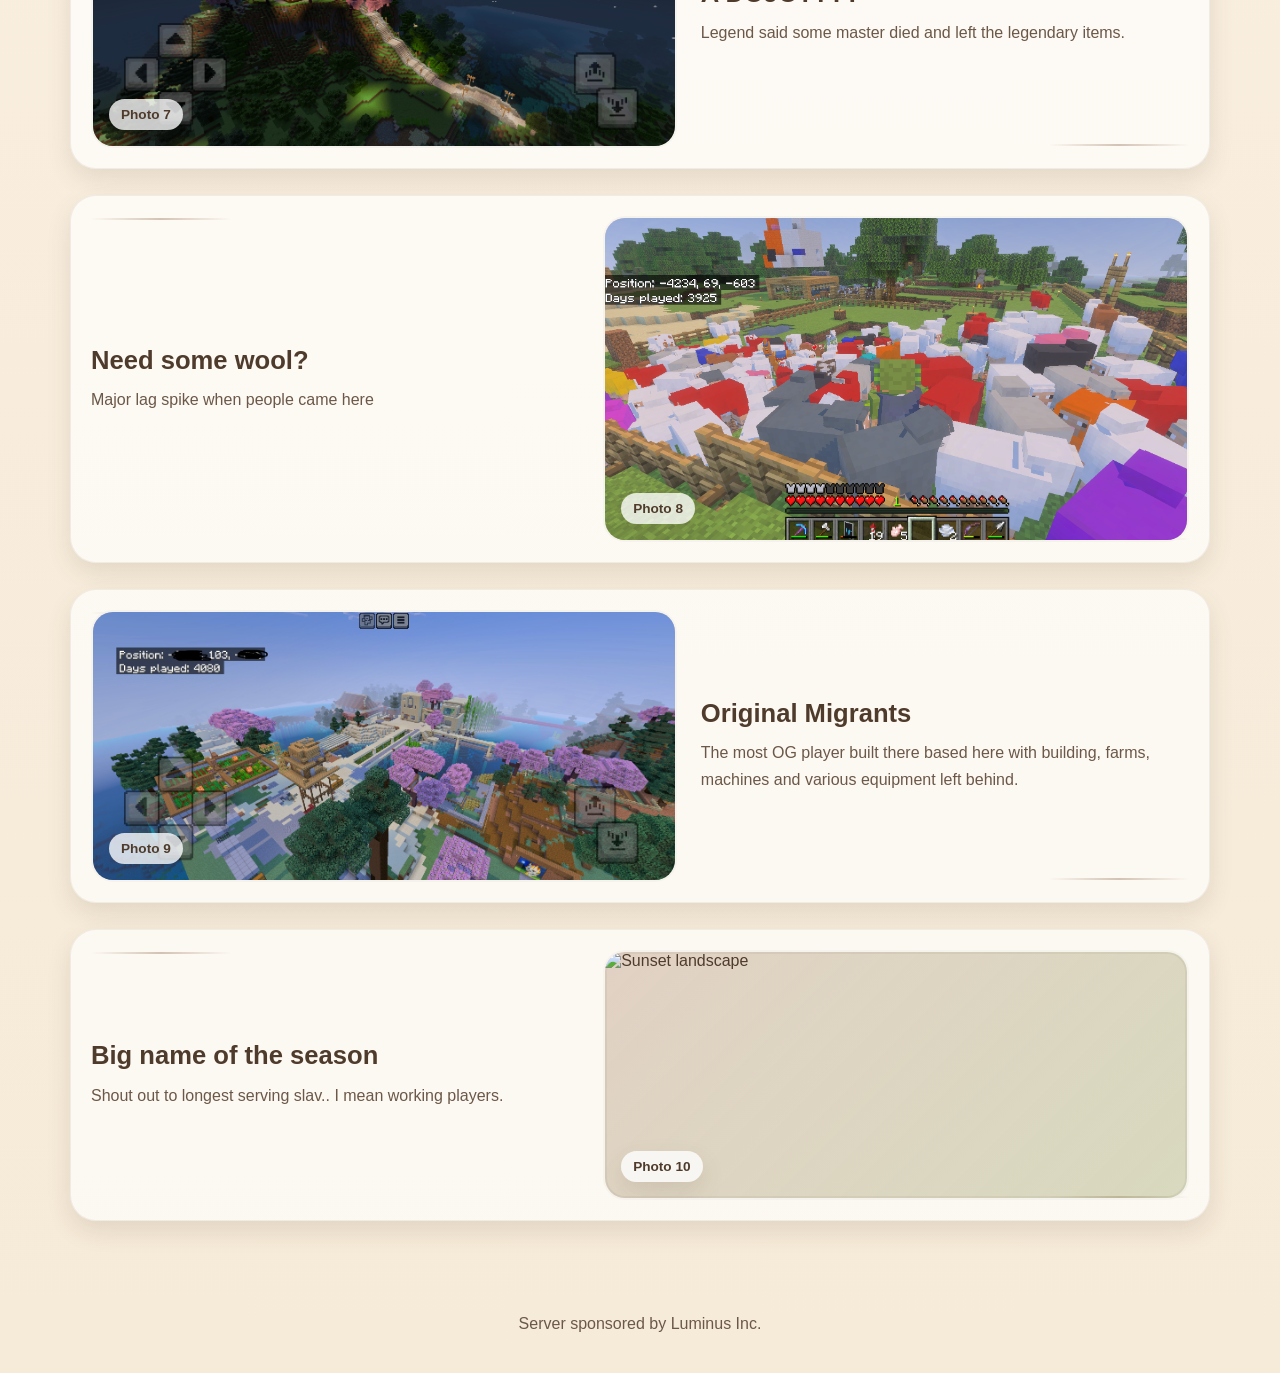
==== commit fa516fbe: "Update index.html" ====
--- a/index.html
+++ b/index.html
@@ -37,7 +37,7 @@
           <div class="version" id="serverVersion"></div>
           <p class="hero-text" id="heroText"></p>
           <div class="cta-row">
-            <a class="btn btn-primary" id="joinButton" href="realms.gg/As6BHL8KsGobpAQ" target="" rel="noopener noreferrer">Join our Server</a>
+            <a class="btn btn-primary" id="joinButton" href="rhttps://www.minecraft.net/en-us/open?inviteCode=As6BHL8KsGobpAQ" target="" rel="noopener noreferrer">Join our Server</a>
             <button class="btn btn-secondary" id="randomTipButton">Random Realm Tip</button>
           </div>
           <div class="edit-note">
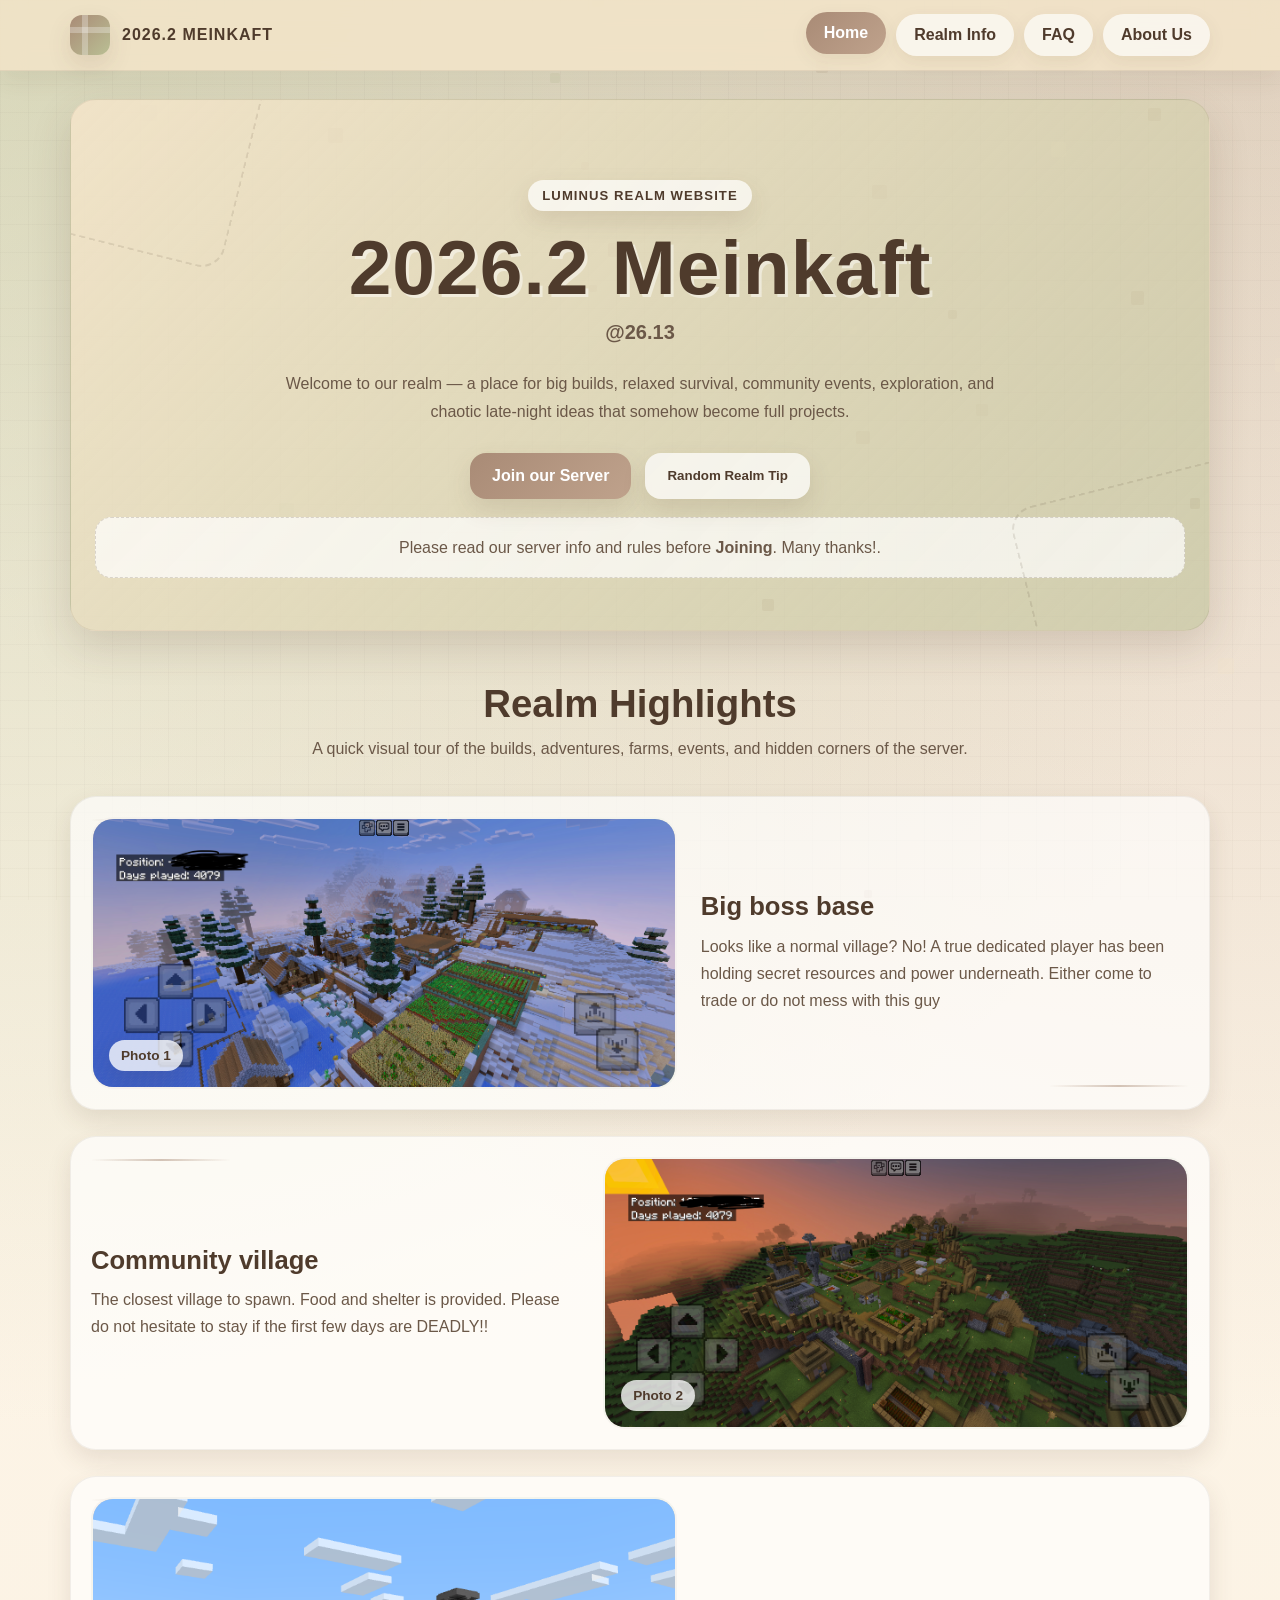
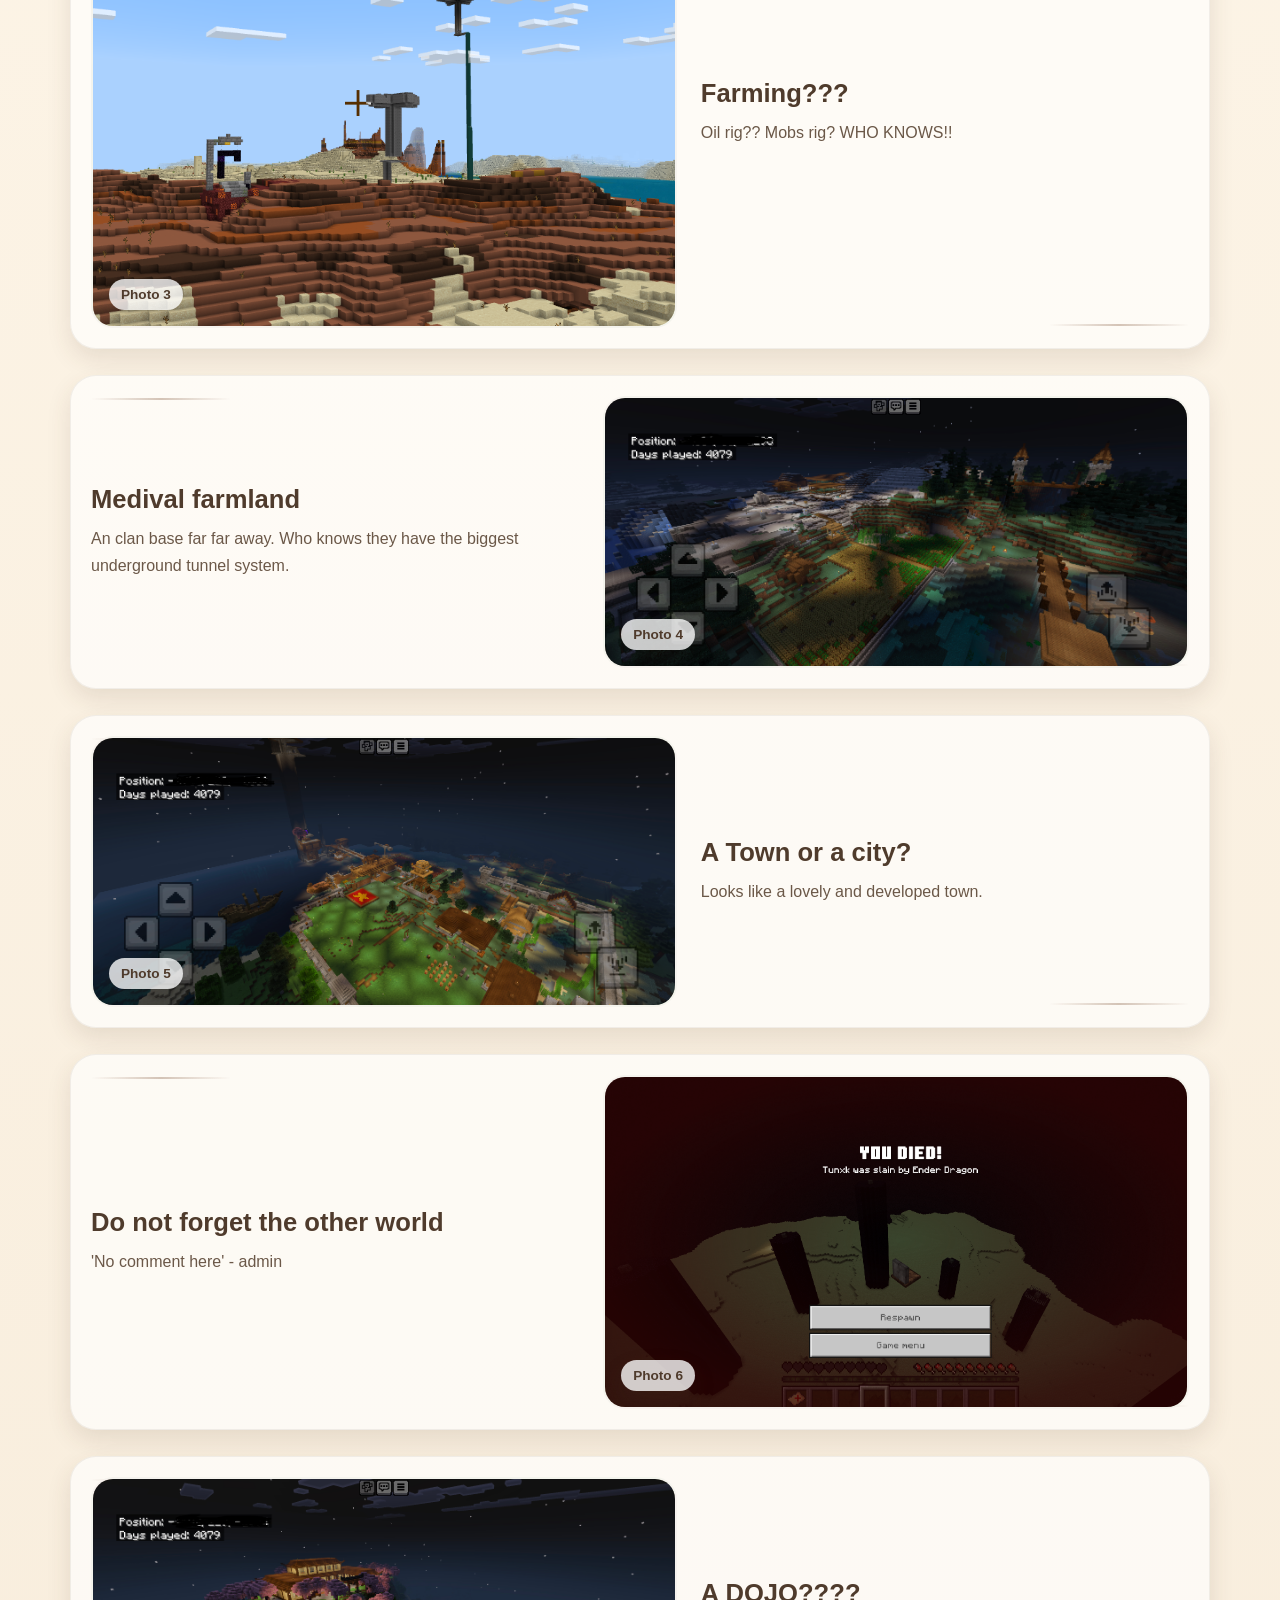
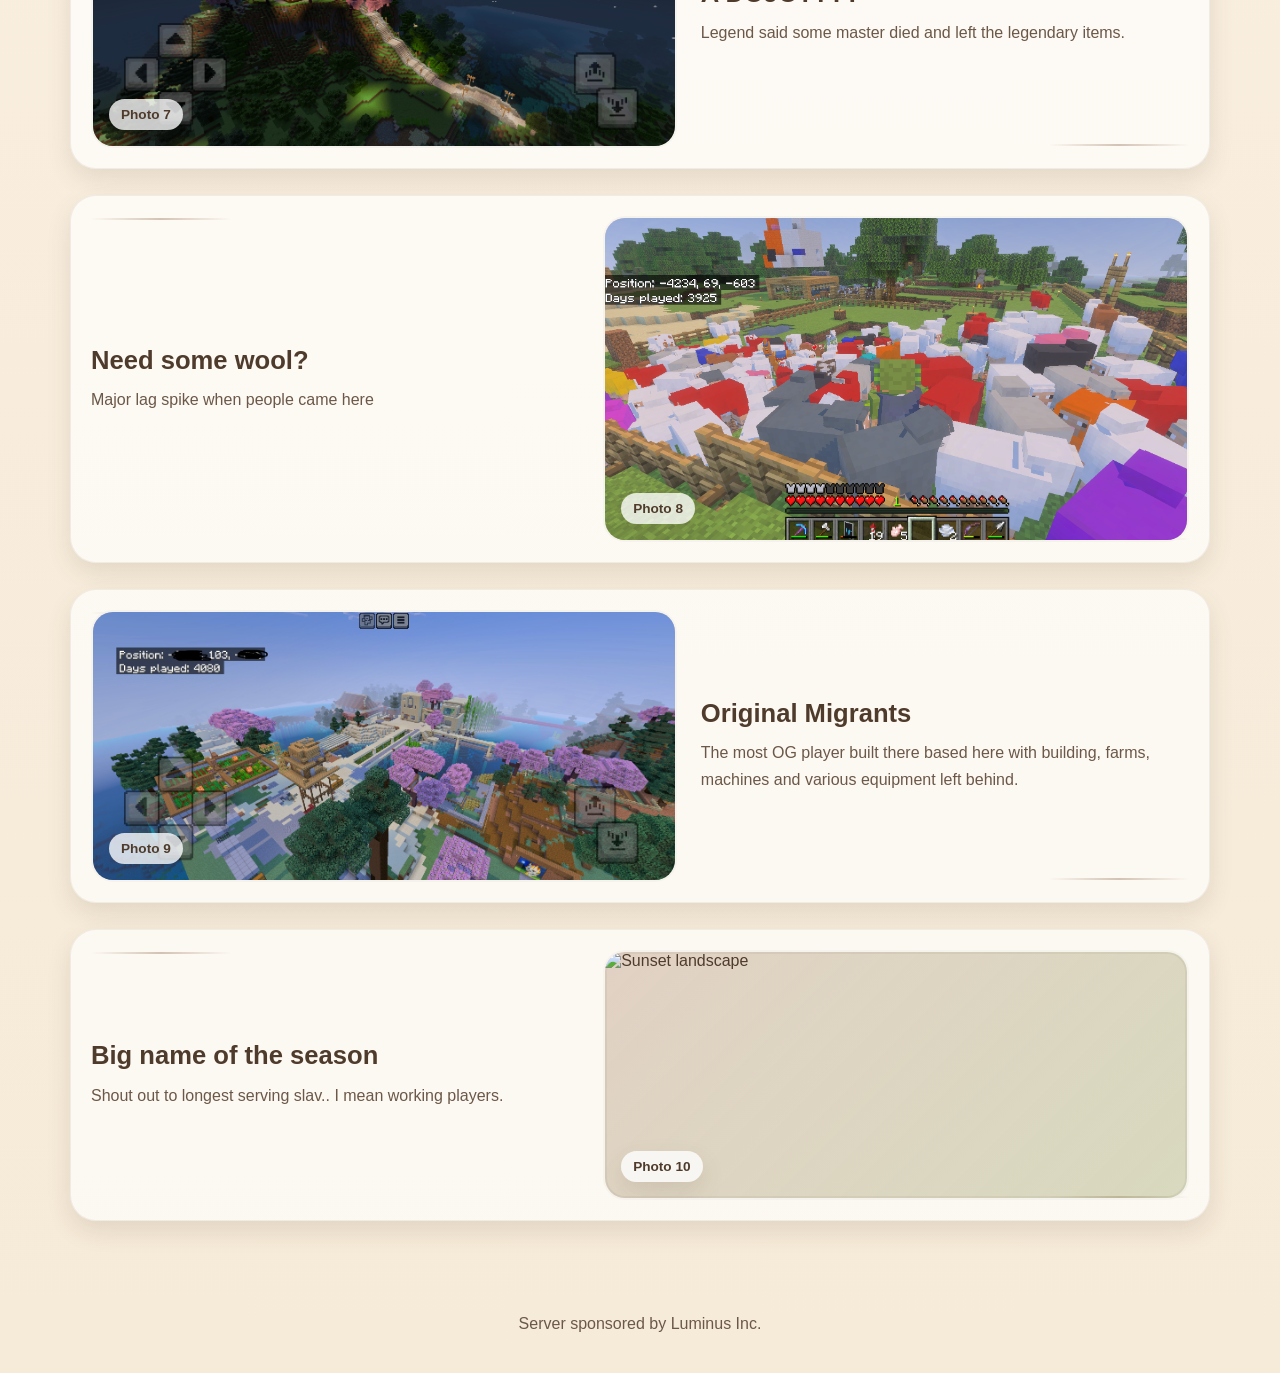
==== commit 18d52c17: "Update index.html" ====
--- a/index.html
+++ b/index.html
@@ -37,7 +37,7 @@
           <div class="version" id="serverVersion"></div>
           <p class="hero-text" id="heroText"></p>
           <div class="cta-row">
-            <a class="btn btn-primary" id="joinButton" href="rhttps://www.minecraft.net/en-us/open?inviteCode=As6BHL8KsGobpAQ" target="" rel="noopener noreferrer">Join our Server</a>
+            <a class="btn btn-primary" id="joinButton" href="https://www.minecraft.net/en-us/open?inviteCode=As6BHL8KsGobpAQ" target="" rel="noopener noreferrer">Join our Server</a>
             <button class="btn btn-secondary" id="randomTipButton">Random Realm Tip</button>
           </div>
           <div class="edit-note">
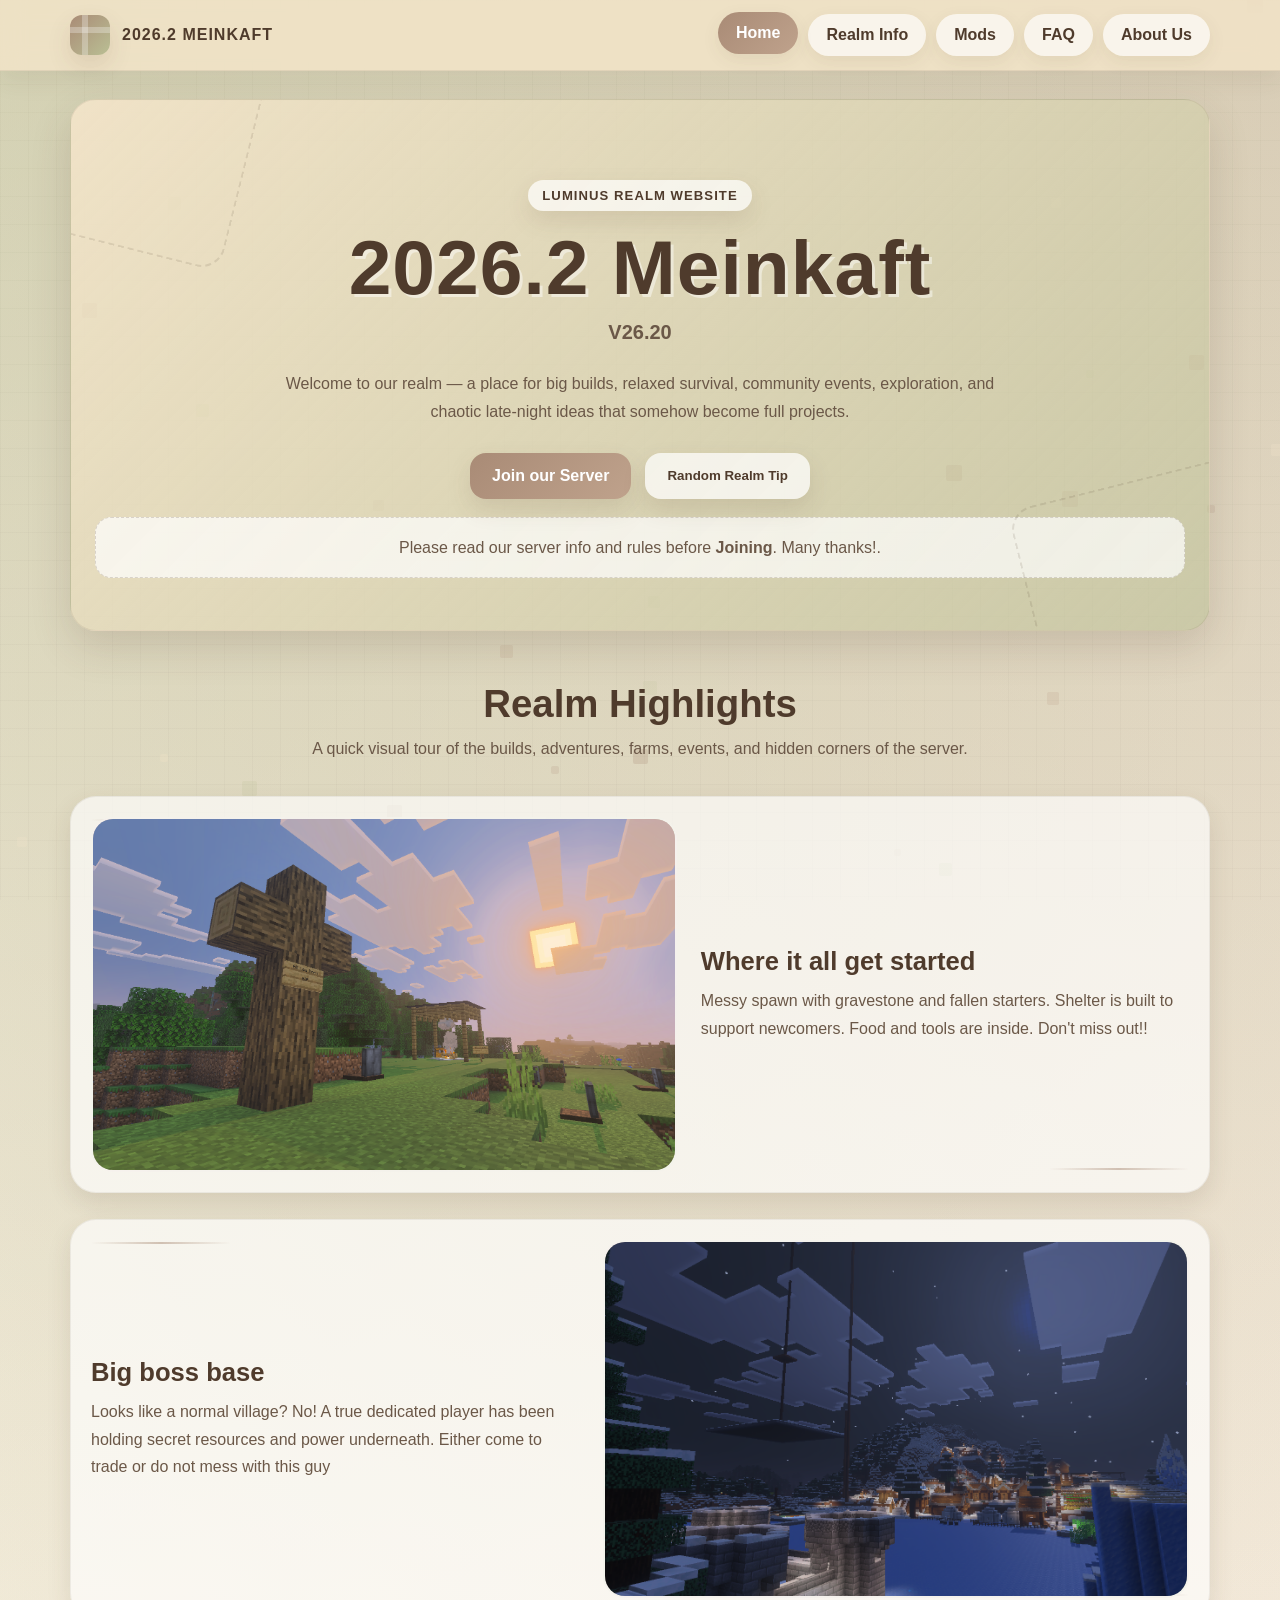
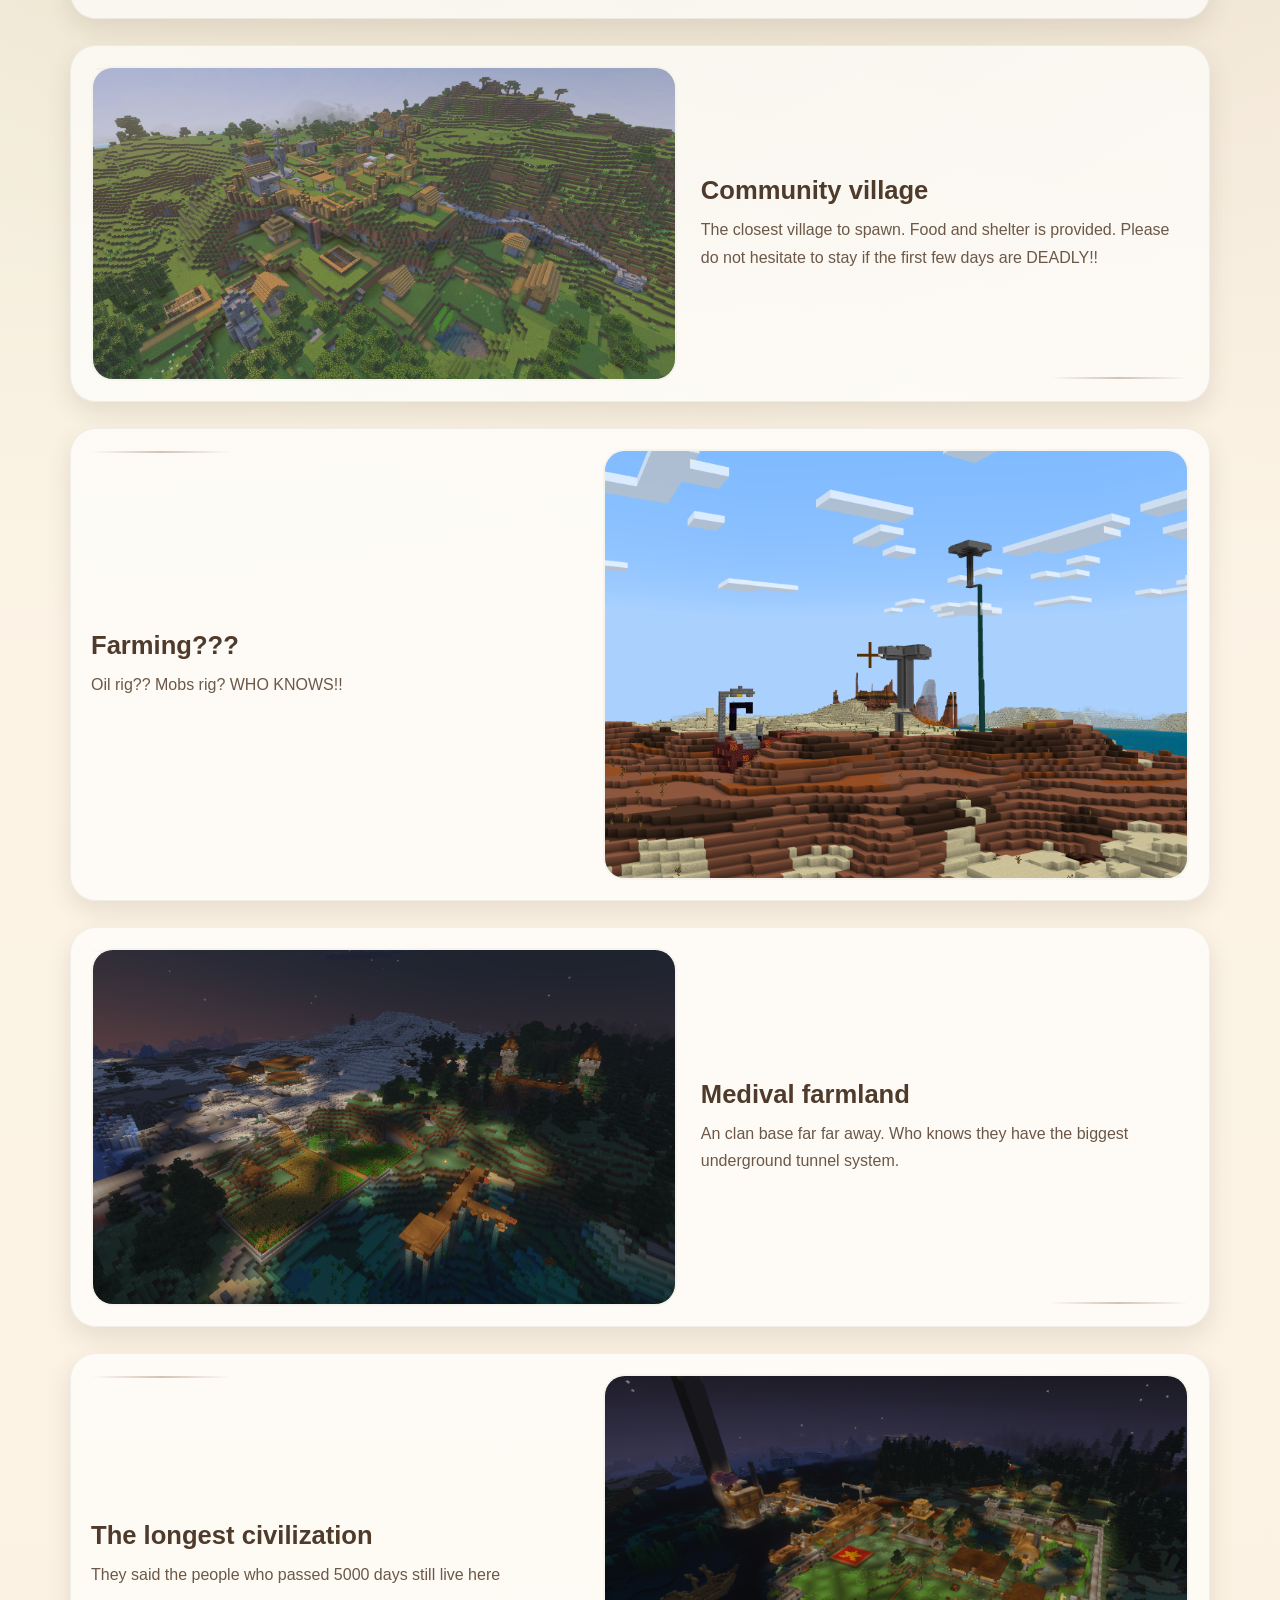
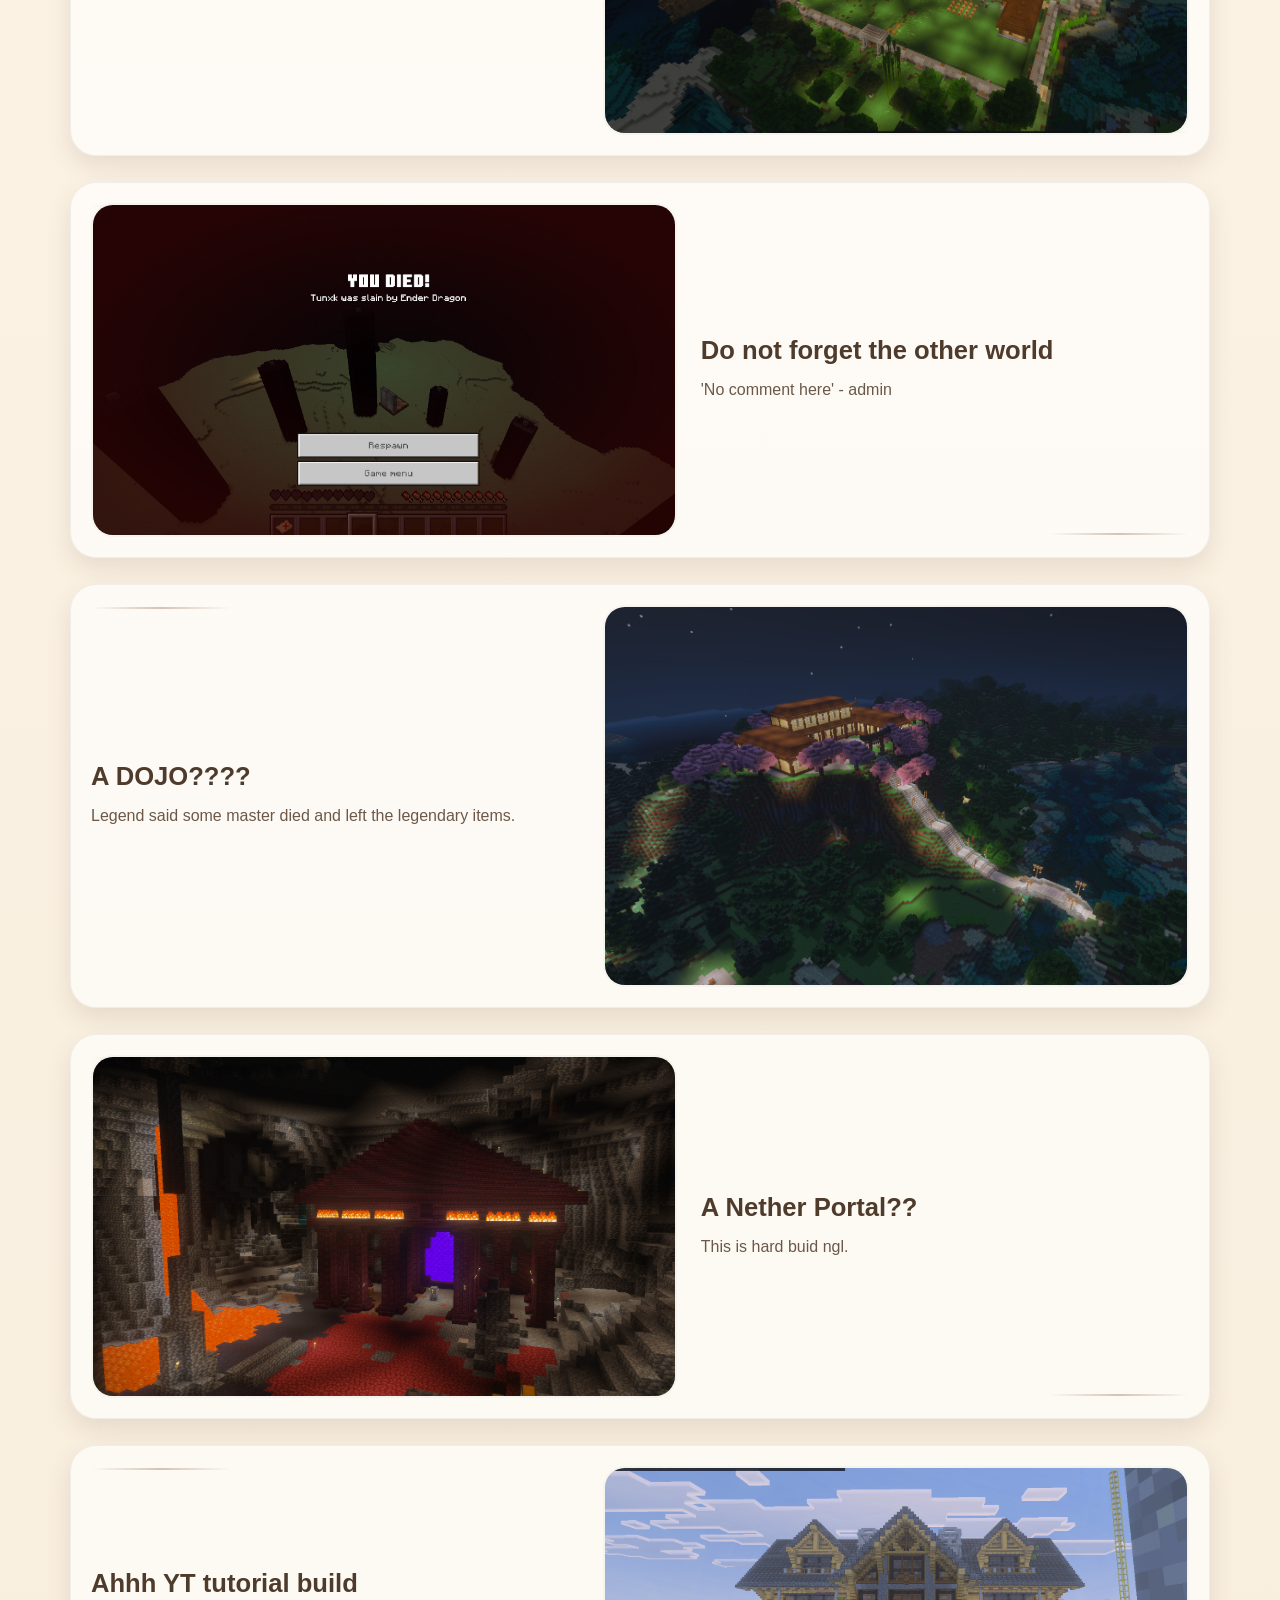
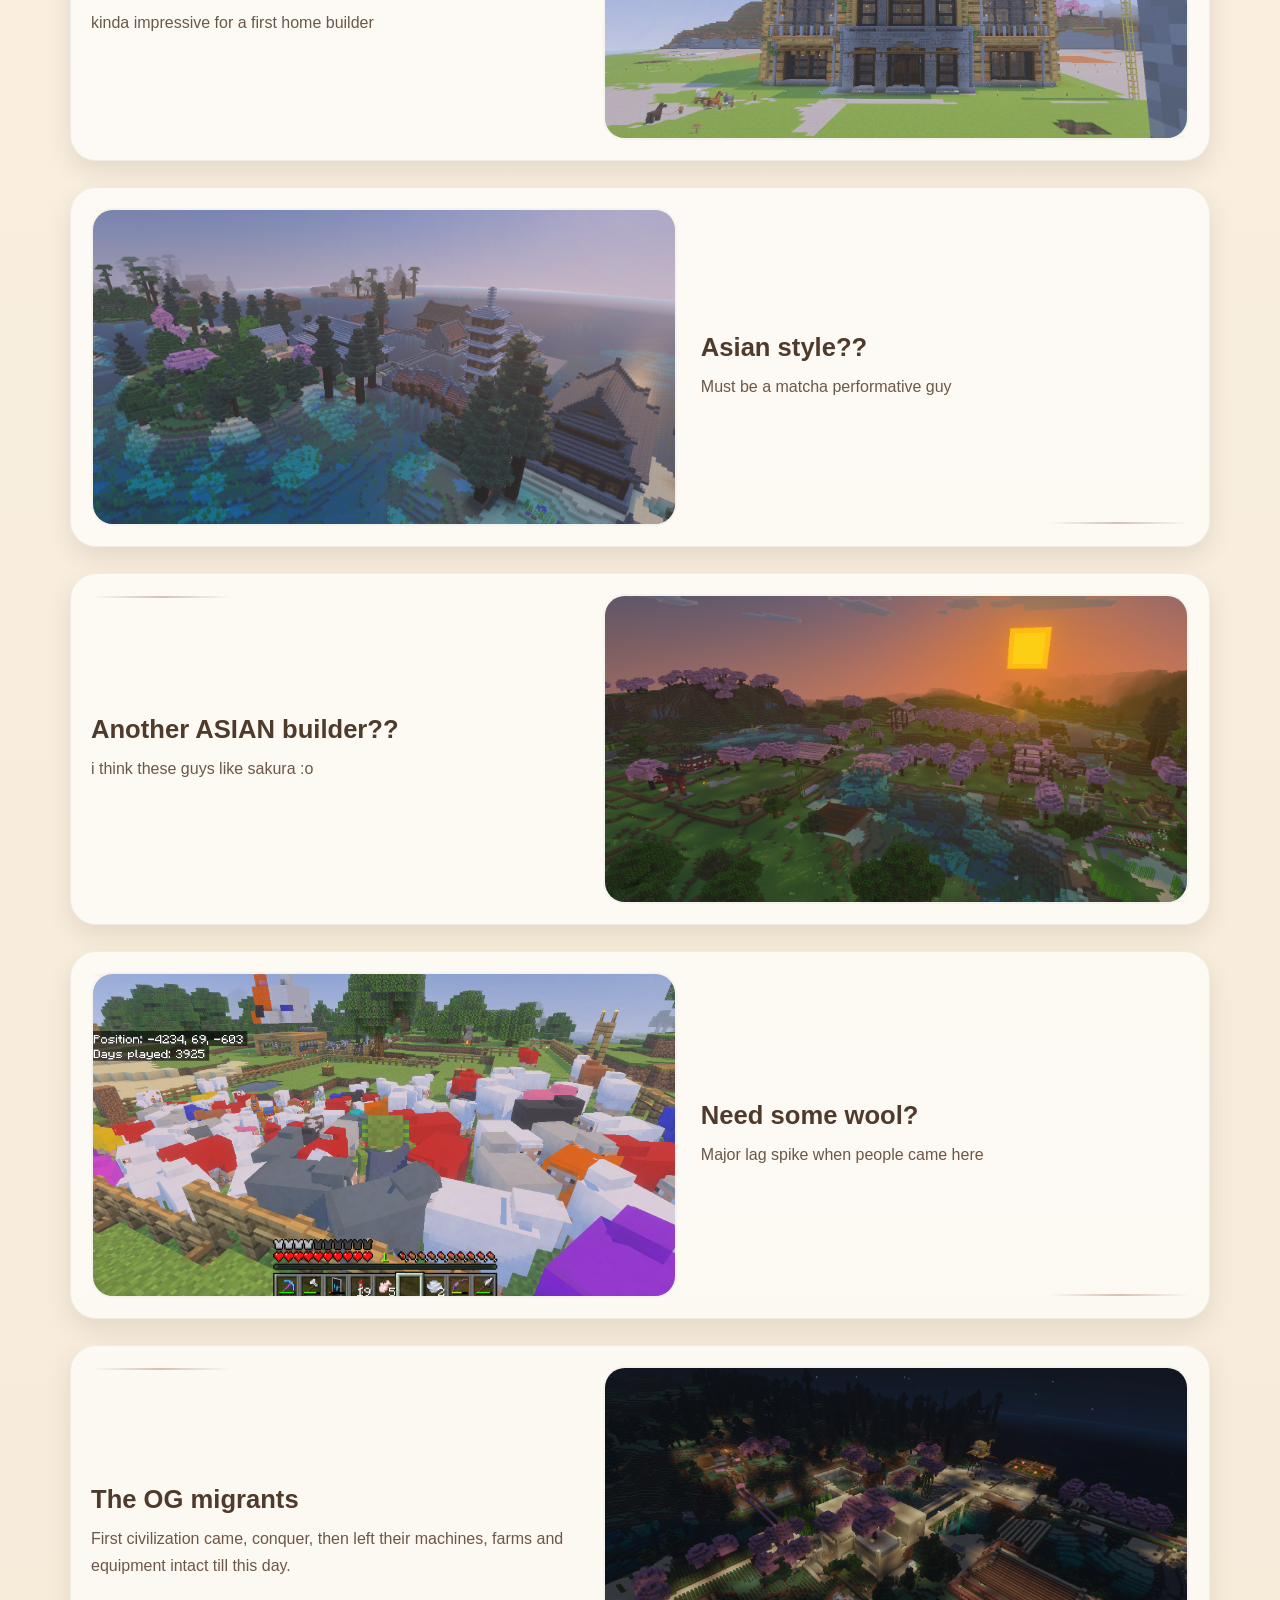
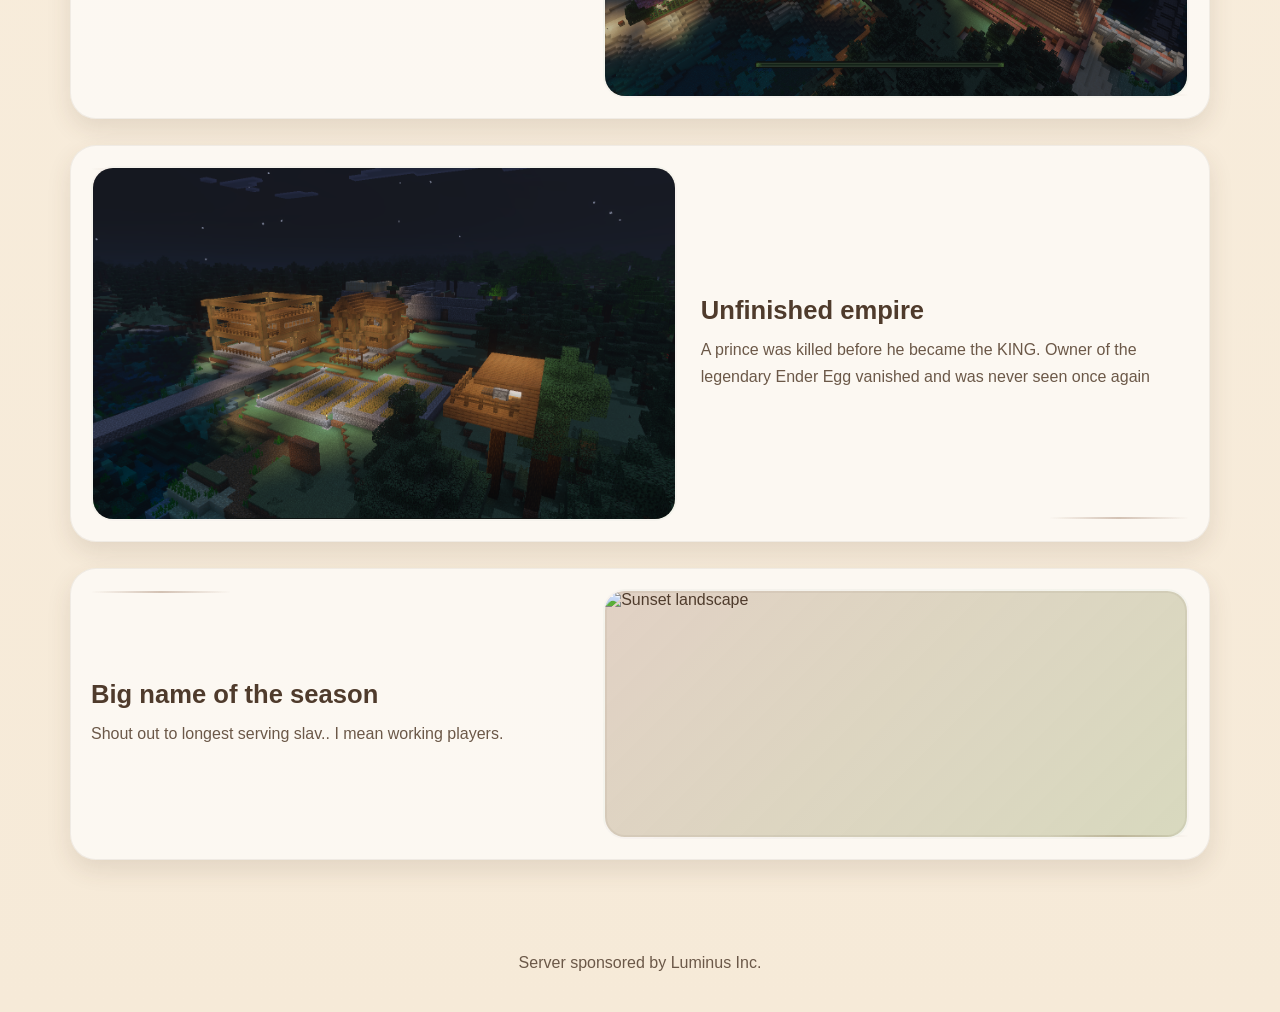
==== commit e29a0ece: "Add Mods page with current realm add-on details" ====
--- a/index.html
+++ b/index.html
@@ -22,6 +22,7 @@
         <nav class="nav-tabs" id="navTabs" aria-label="Main navigation">
           <a class="nav-tab" data-page="home" href="index.html">Home</a>
           <a class="nav-tab" data-page="realm-info" href="realm-info.html">Realm Info</a>
+          <a class="nav-tab" data-page="mods" href="mods.html">Mods</a>
           <a class="nav-tab" data-page="faq" href="faq.html">FAQ</a>
           <a class="nav-tab" data-page="about-us" href="about-us.html">About Us</a>
         </nav>
--- a/style.css
+++ b/style.css
@@ -714,3 +714,50 @@
     padding: 0 18px 18px;
   }
 }
+
+/* Mods page */
+.mods-heading h1 {
+  font-size: clamp(1.8rem, 3vw, 2.9rem);
+  margin-bottom: 10px;
+}
+
+.mods-summary {
+  display: flex;
+  align-items: baseline;
+  justify-content: space-between;
+  flex-wrap: wrap;
+  gap: 12px;
+  margin-bottom: 18px;
+}
+
+.mods-summary h2 { font-size: 1.3rem; }
+.mods-summary p { margin: 0; color: var(--text-soft); }
+
+.mods-list {
+  display: grid;
+  grid-template-columns: repeat(auto-fit, minmax(min(100%, 280px), 1fr));
+  gap: 20px;
+  padding: 0;
+  margin: 0;
+  list-style: none;
+}
+
+.mod-card { min-width: 0; overflow-wrap: anywhere; }
+.mod-card h3 { font-size: 1.25rem; line-height: 1.3; }
+
+.mod-details {
+  display: grid;
+  grid-template-columns: 1fr 1fr;
+  gap: 16px;
+  margin: 22px 0 0;
+  padding-top: 18px;
+  border-top: 1px solid var(--line);
+}
+
+.mod-details dt {
+  color: var(--text-soft);
+  font-size: 0.85rem;
+  margin-bottom: 6px;
+}
+
+.mod-details dd { margin: 0; font-weight: 700; }
